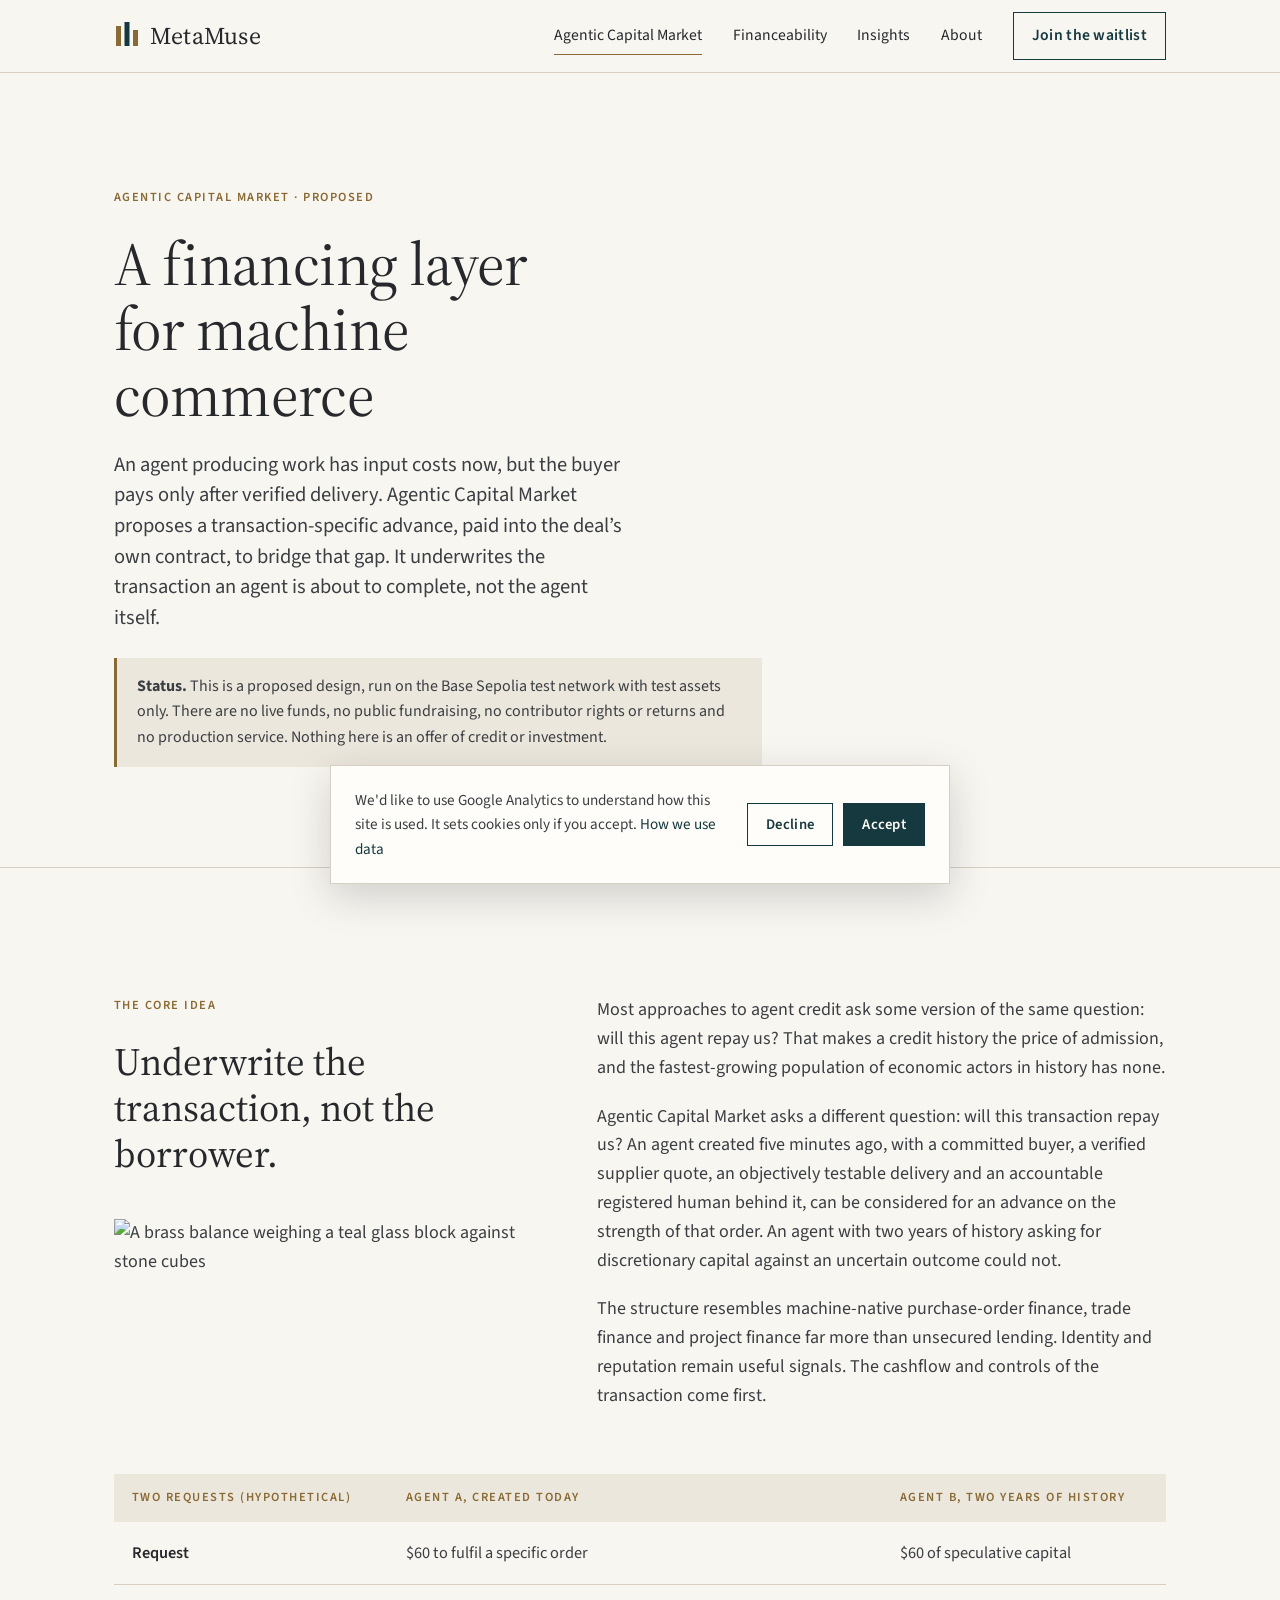
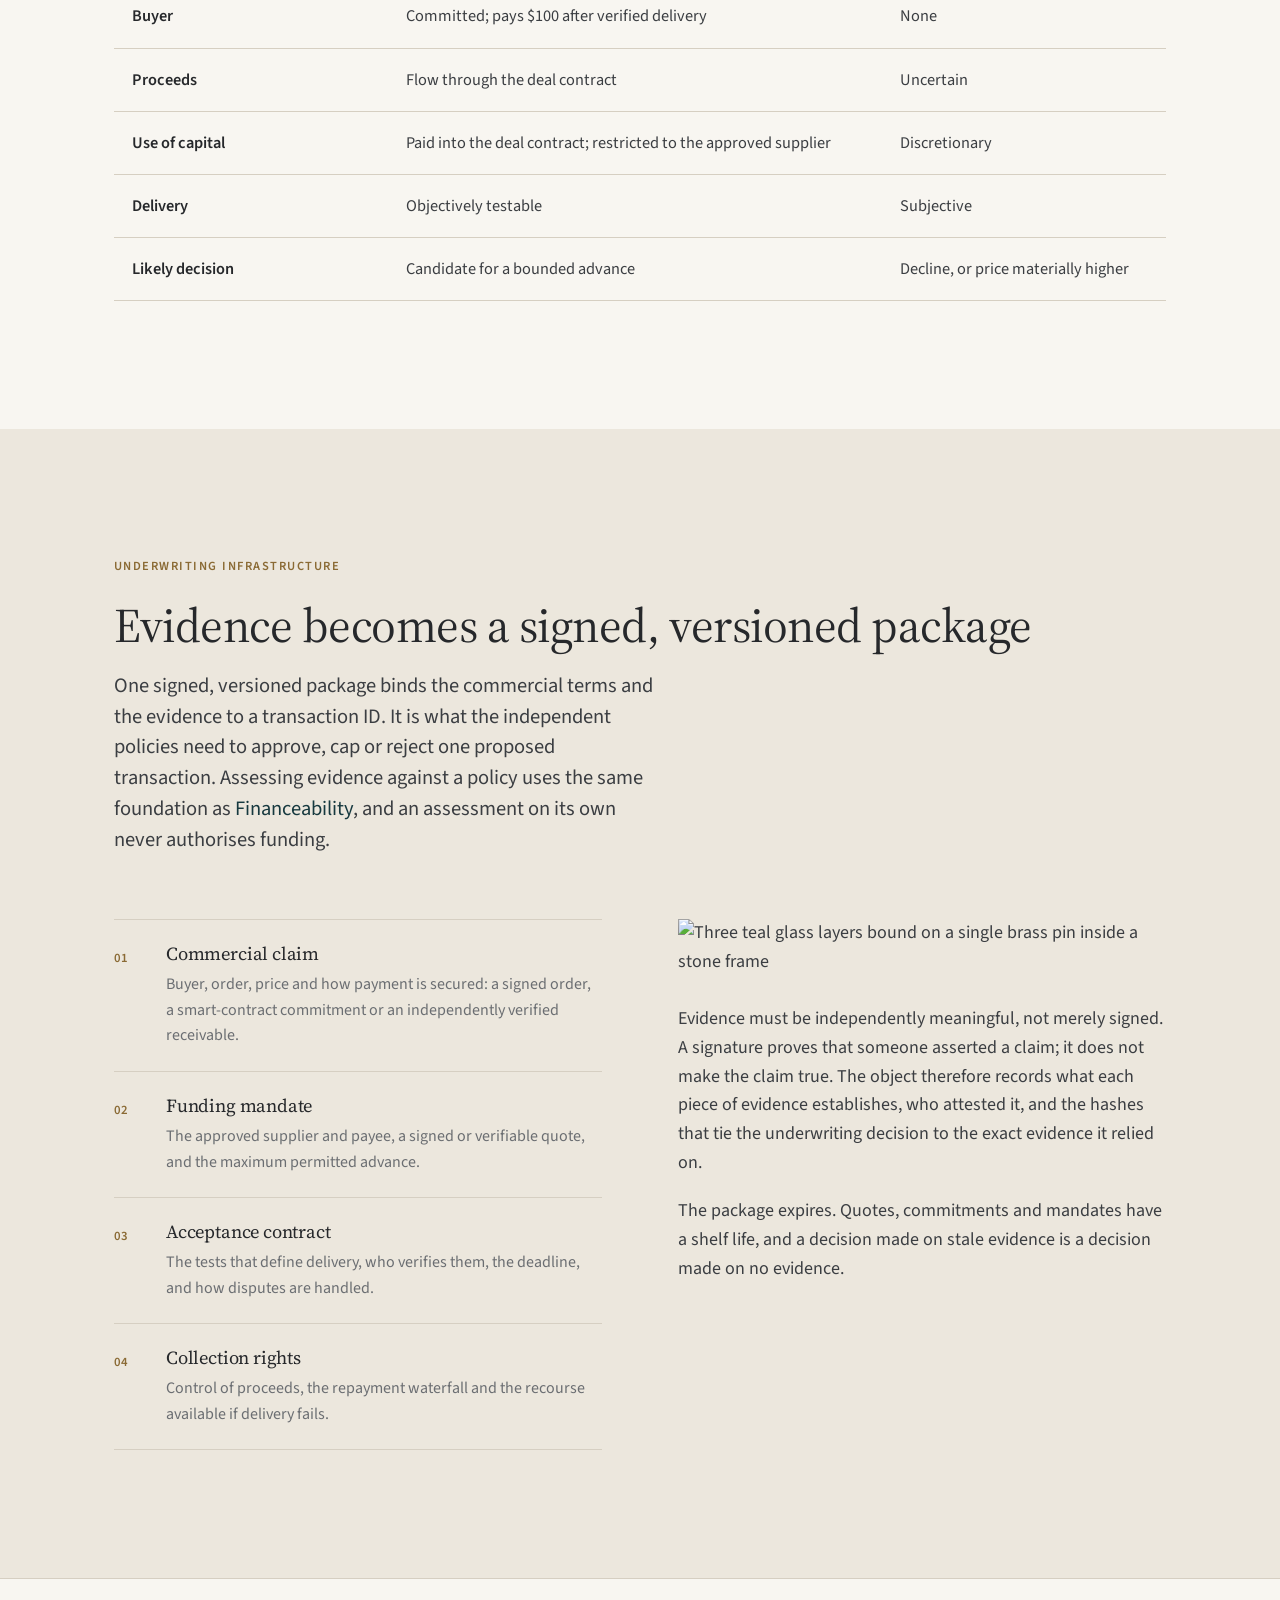
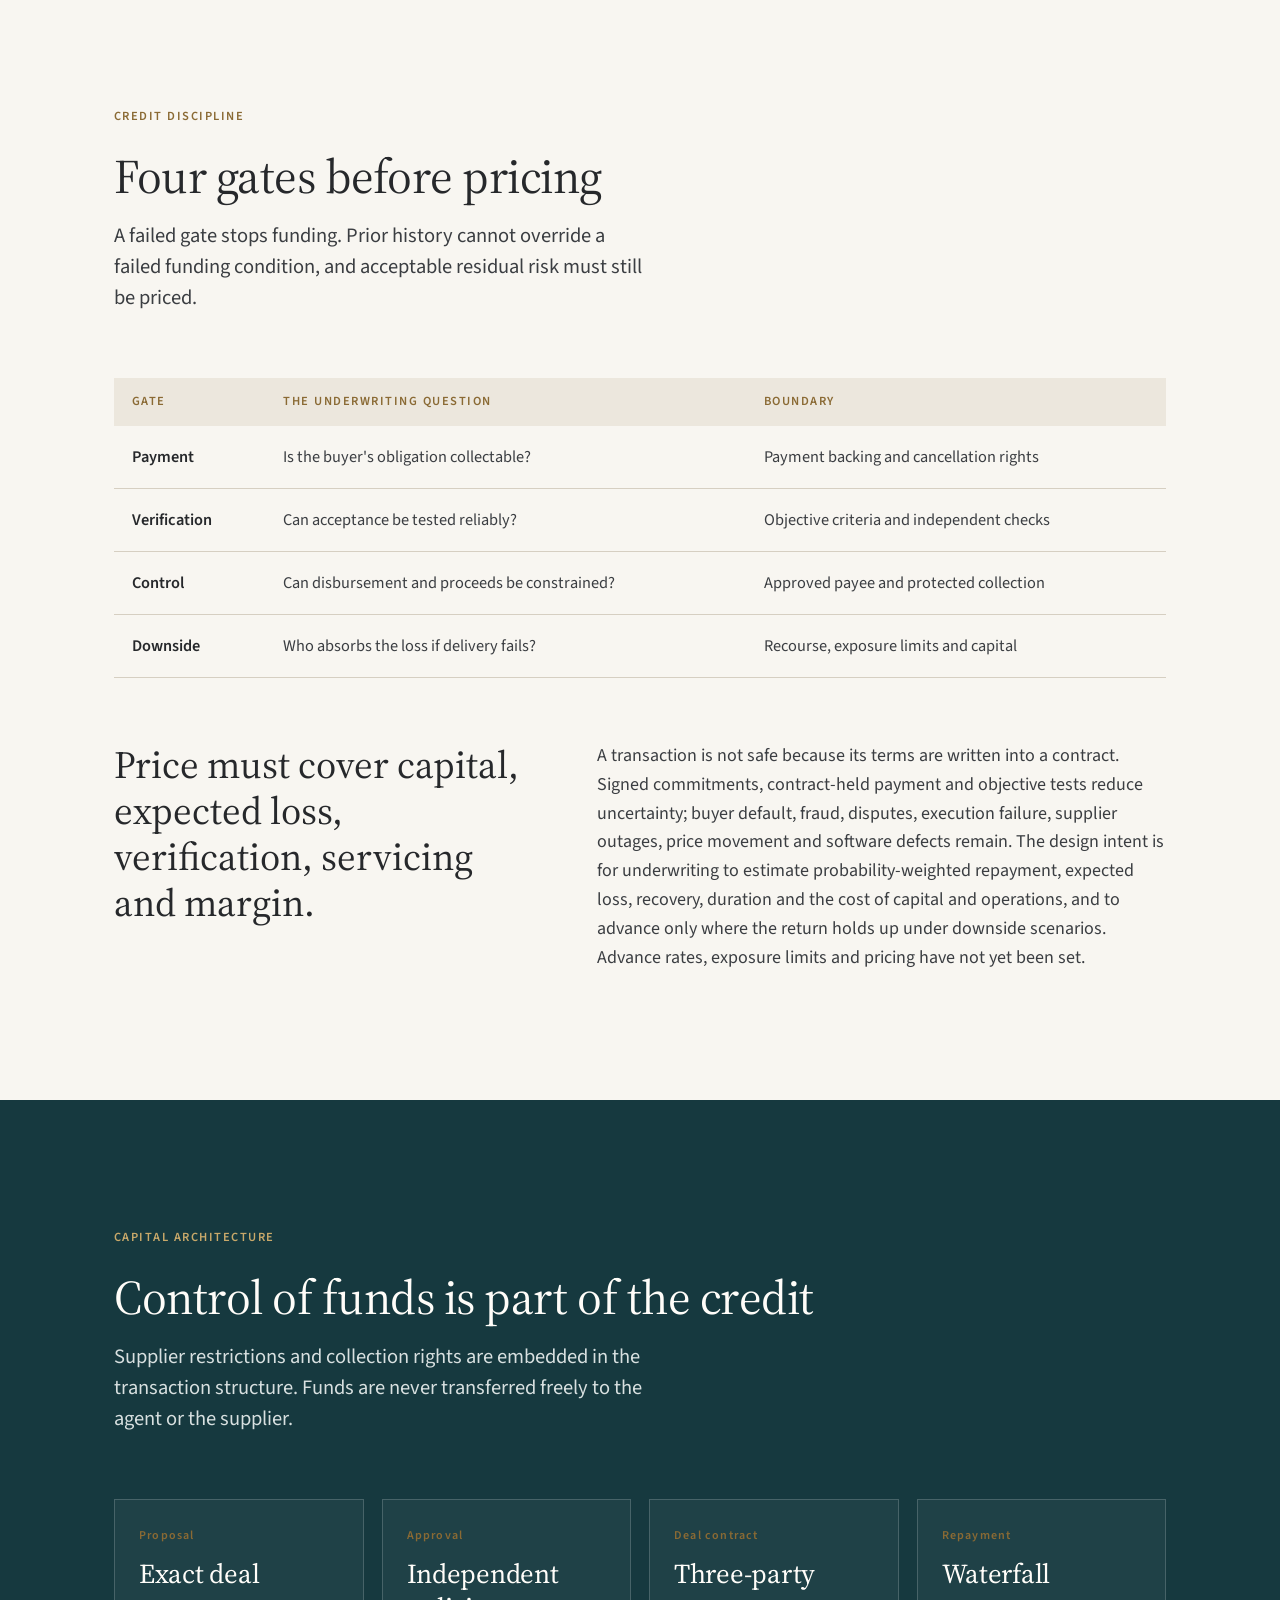
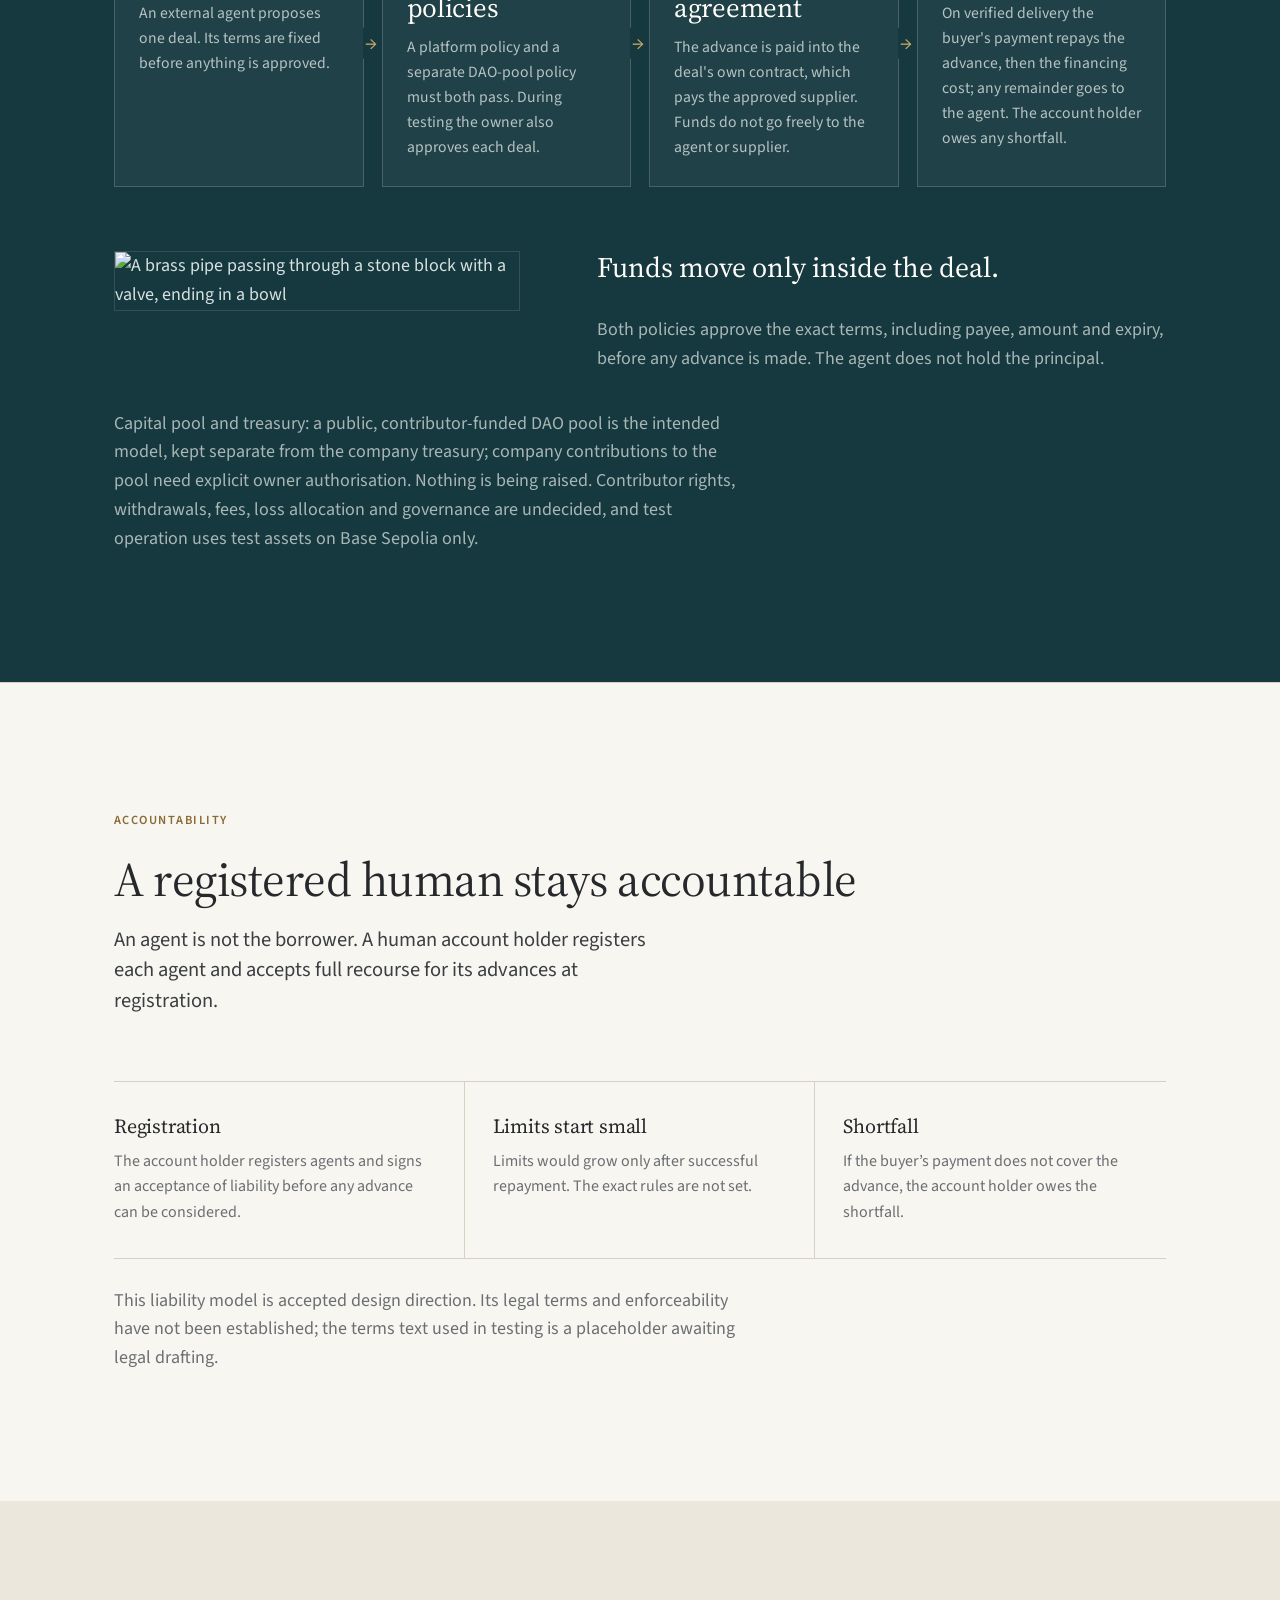
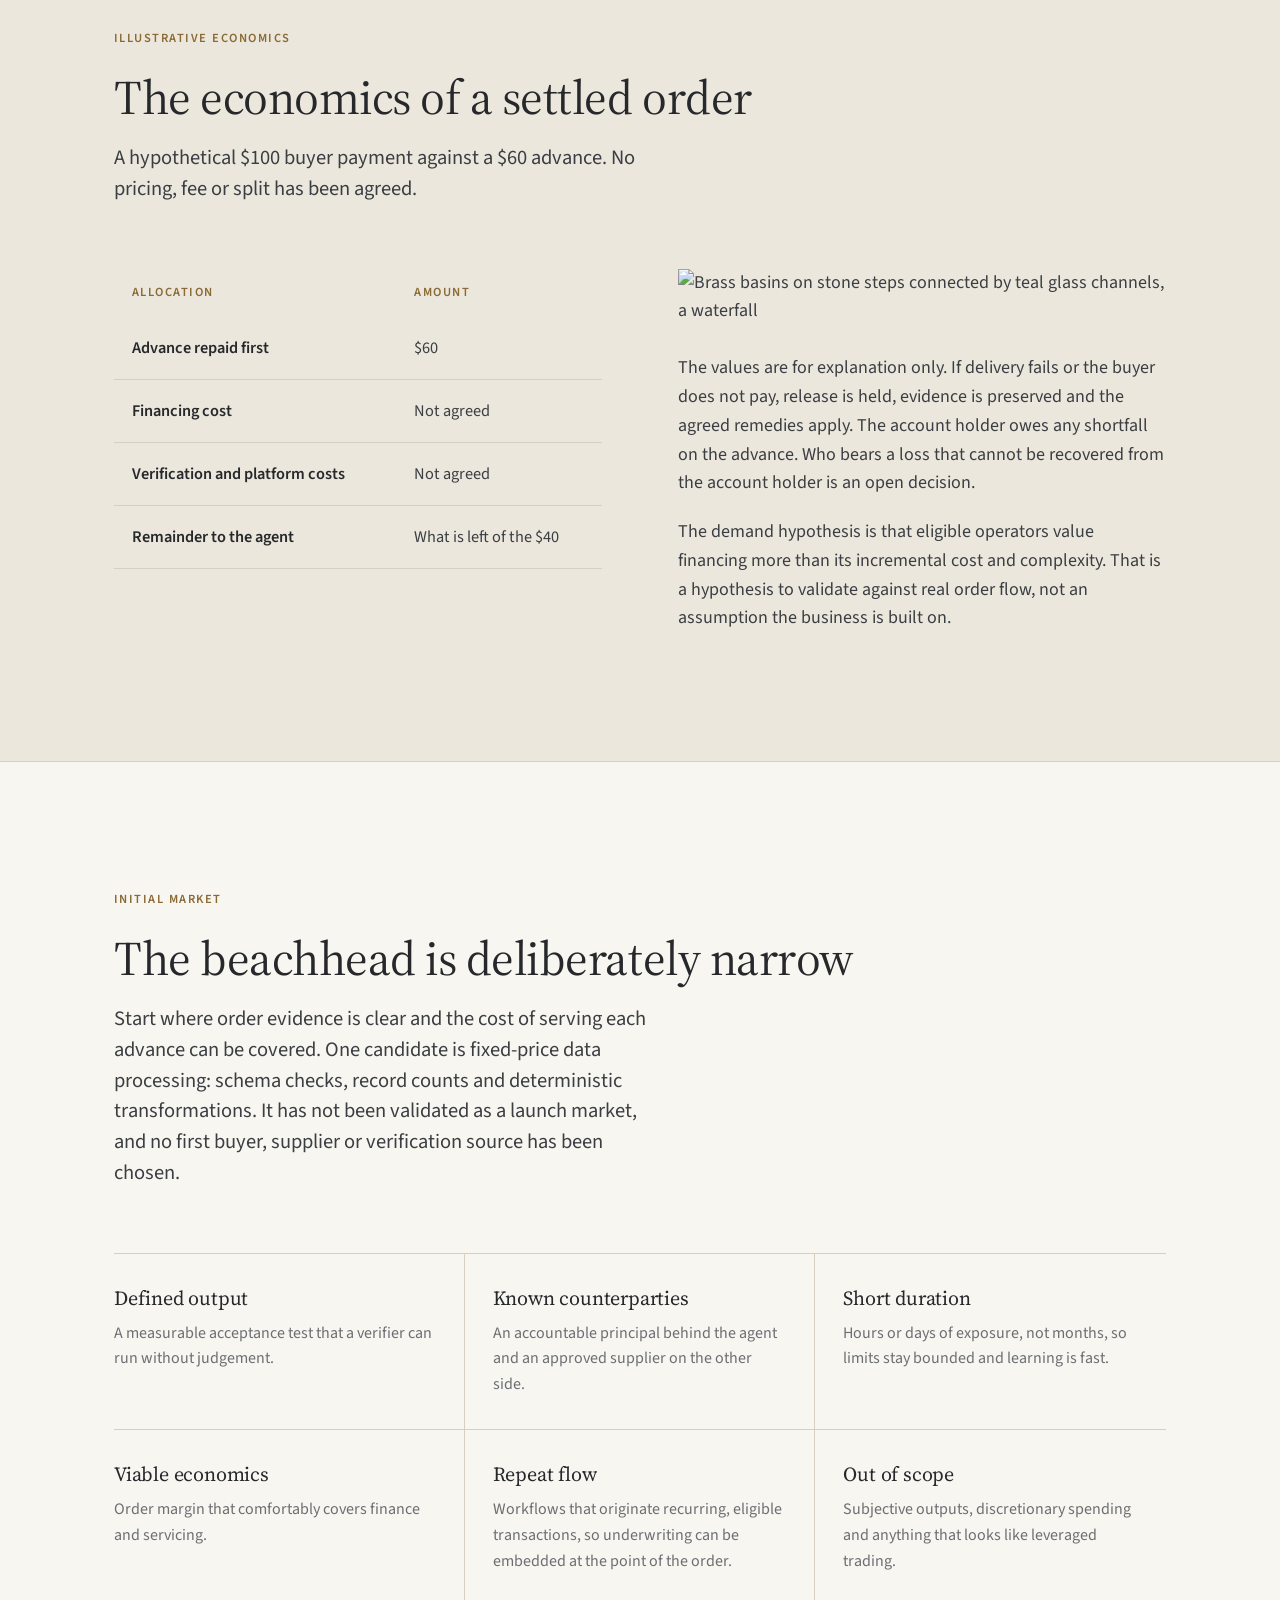
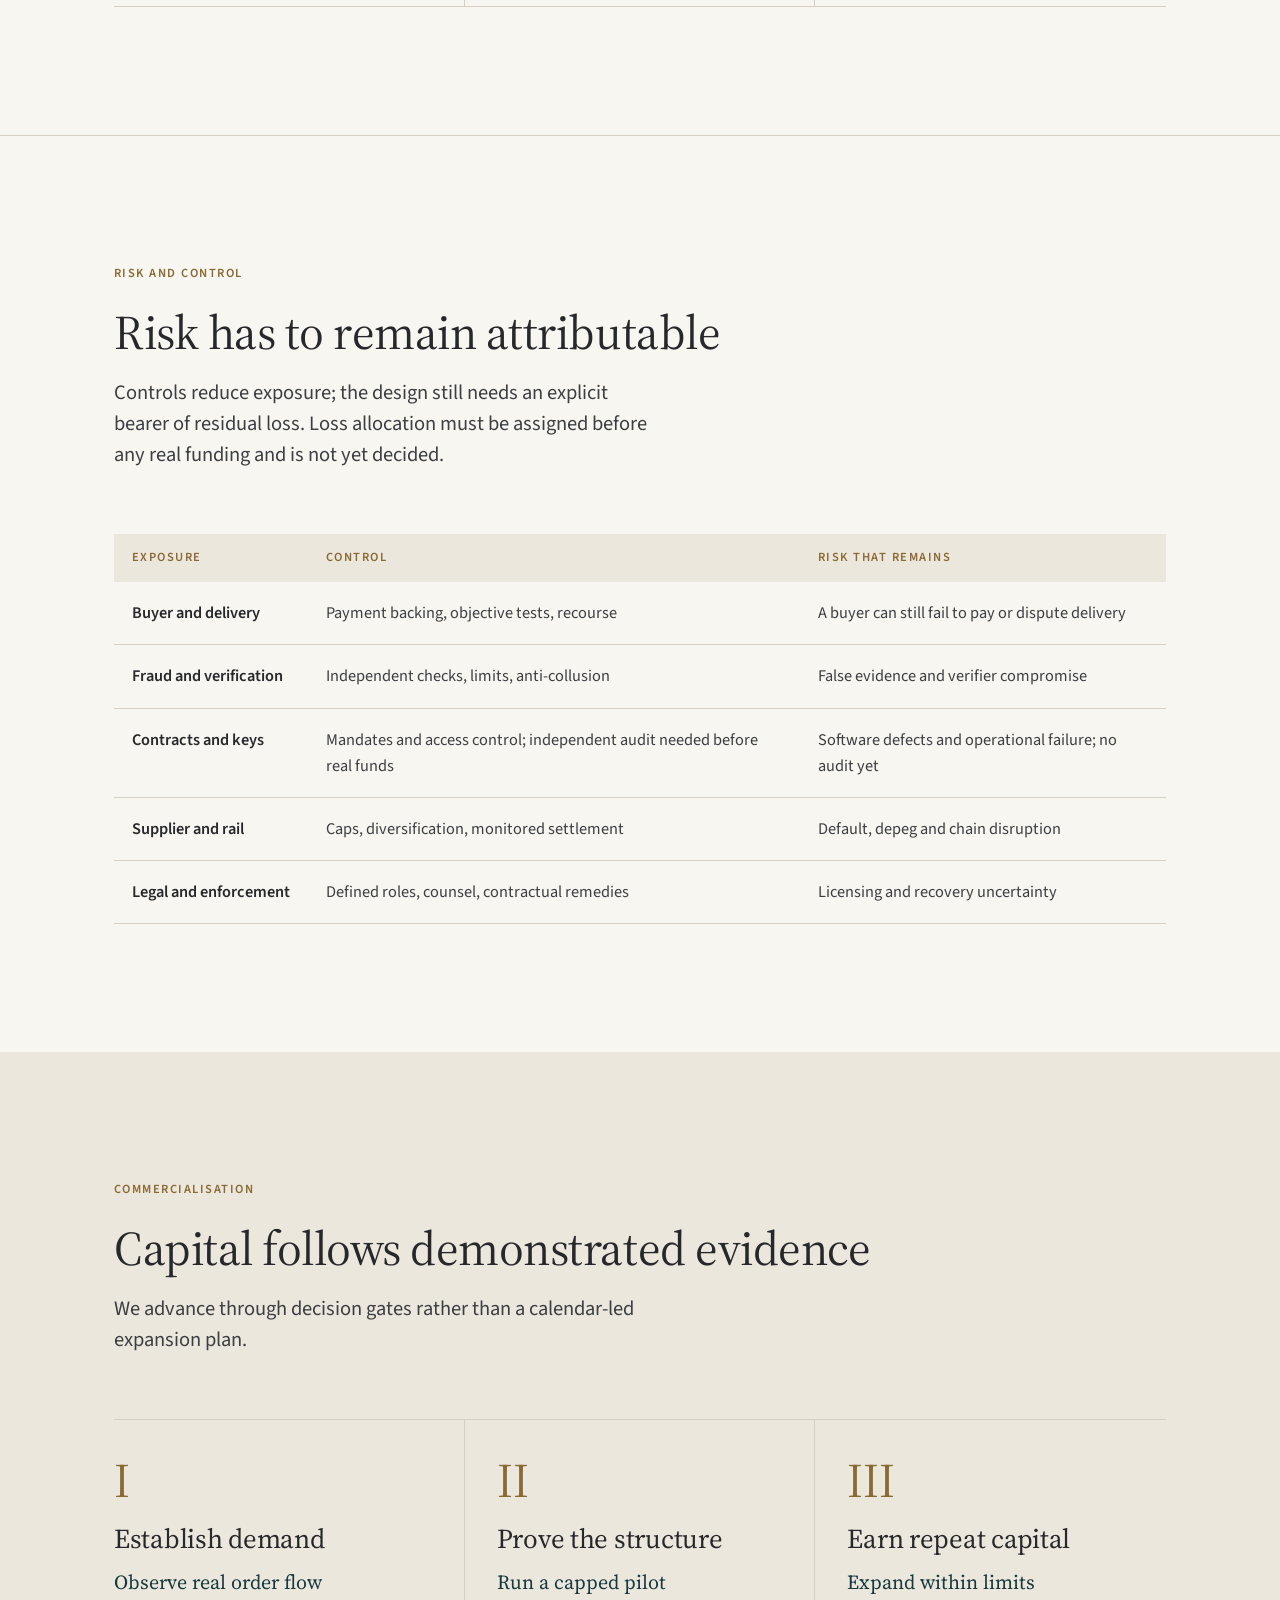
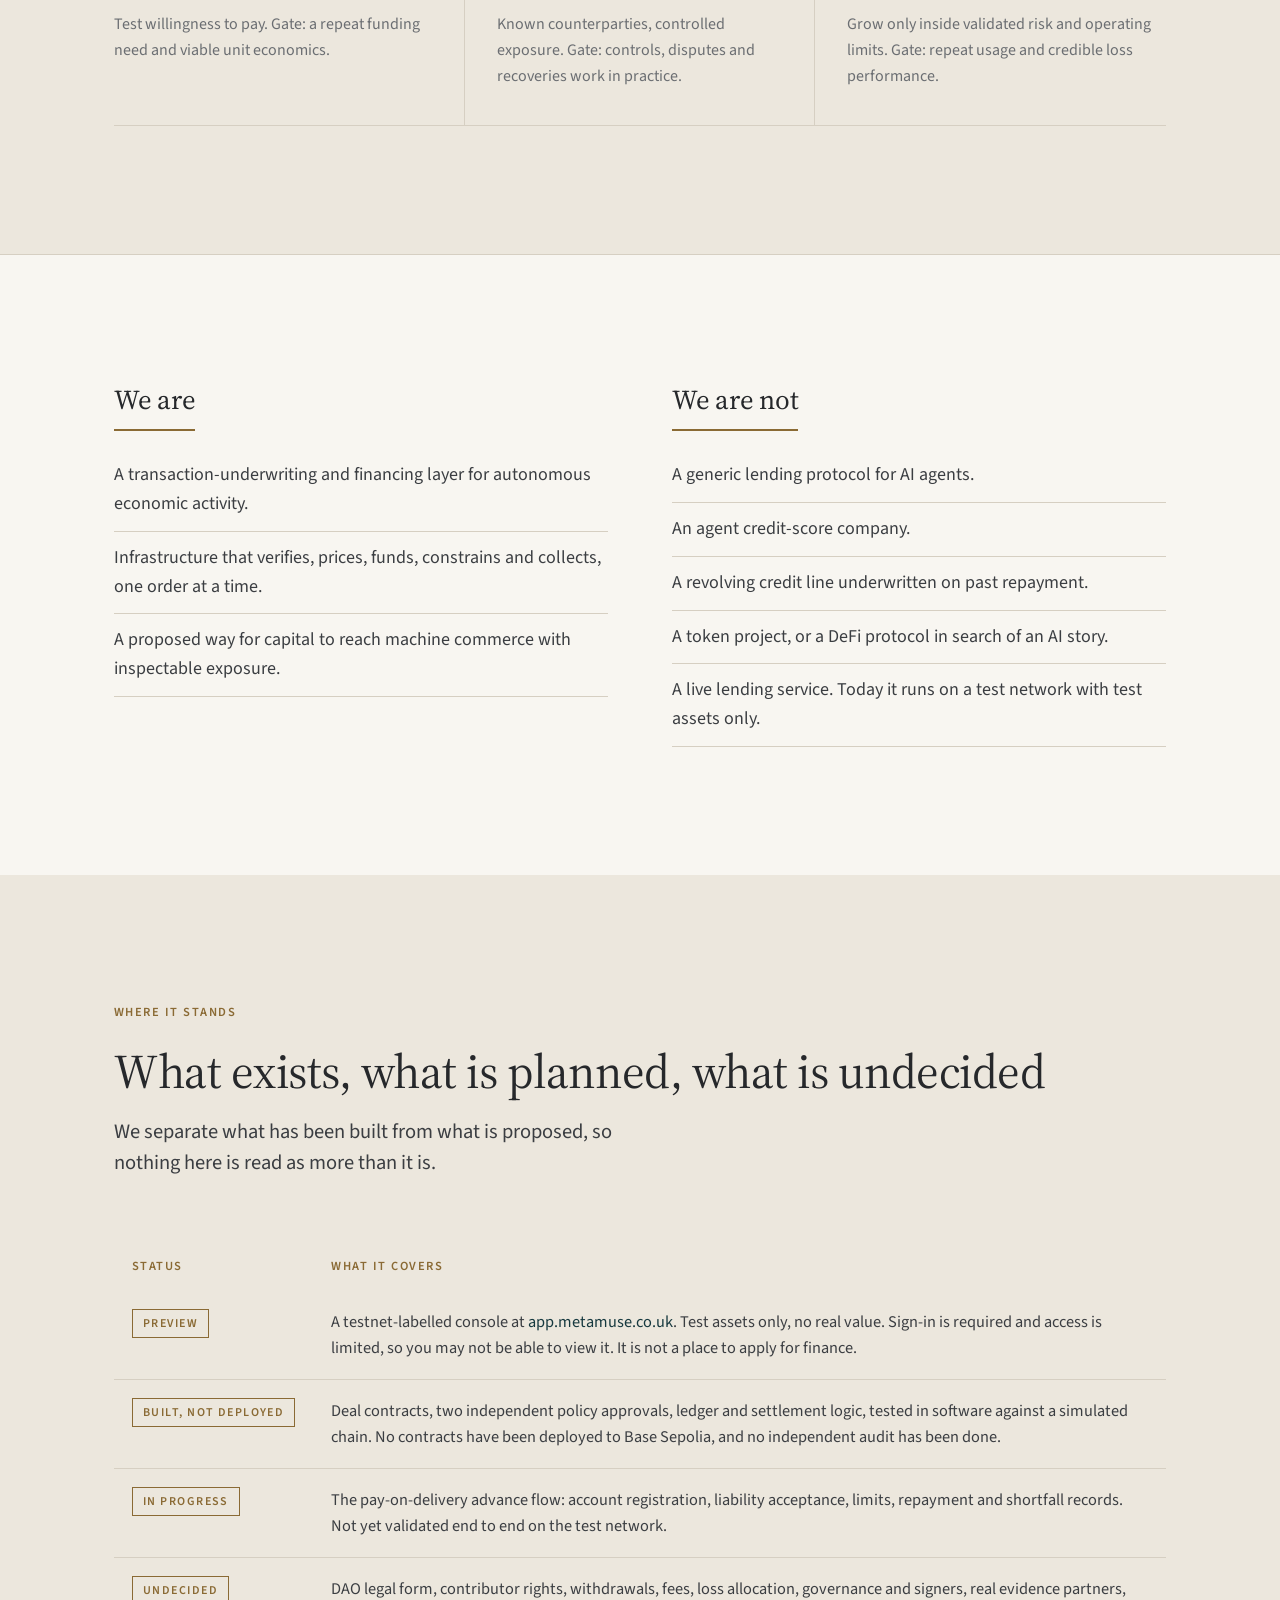
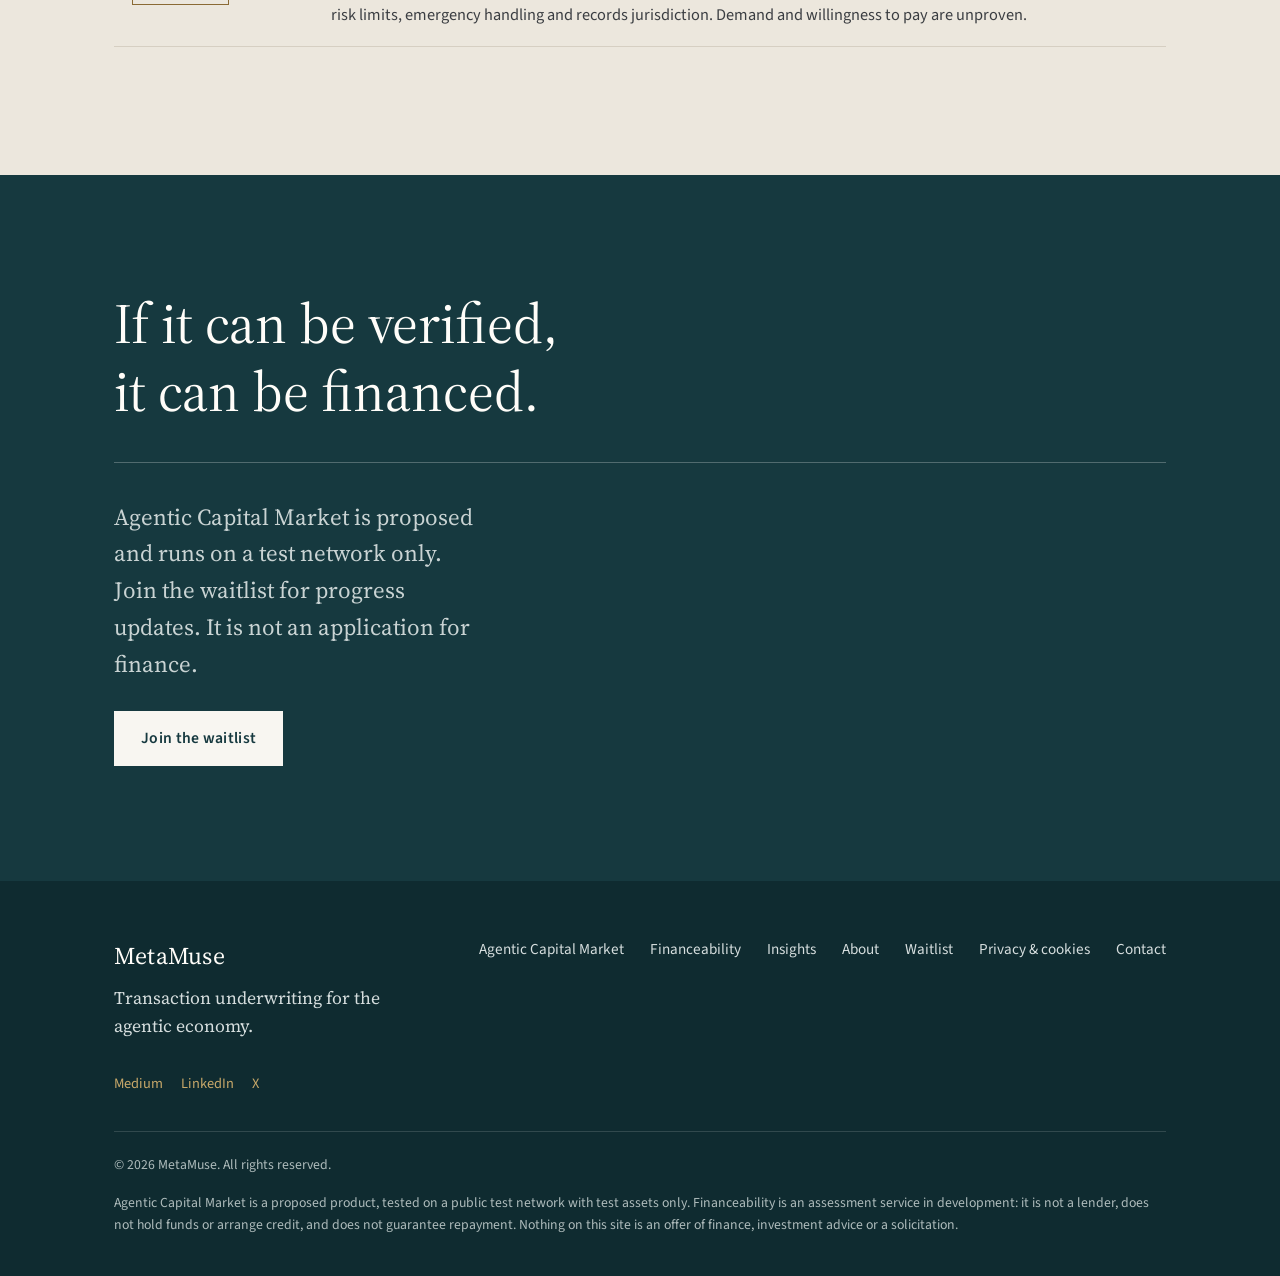
==== agentic-capital-market.html @ fd8f9e2d "Reposition homepage for two products; refresh ACM, About, Insights and nav - Homepage and About: Met" ====
<!doctype html>
<html lang="en-GB">
<head>
  <meta charset="utf-8">
  <meta name="viewport" content="width=device-width, initial-scale=1">
  <title>Agentic Capital Market — a proposed testnet financing layer for machine commerce | MetaMuse</title>
  <meta name="description" content="Agentic Capital Market is a proposed financing layer for agent-to-agent production, tested on a public test network only. A transaction-specific advance is paid into the deal's own contract; the buyer pays after verified delivery.">
  <link rel="canonical" href="https://www.metamuse.co.uk/agentic-capital-market.html">
  <link rel="icon" href="favicon.svg" type="image/svg+xml">
  <link rel="preconnect" href="https://fonts.googleapis.com">
  <link rel="preconnect" href="https://fonts.gstatic.com" crossorigin>
  <link href="https://fonts.googleapis.com/css2?family=Source+Sans+3:wght@400;600&family=Source+Serif+4:opsz,wght@8..60,400;8..60,500&display=swap" rel="stylesheet">
  <link rel="stylesheet" href="style.css">
</head>
<body>
<a class="skip" href="#main">Skip to content</a>

<header class="site-header">
  <div class="wrap">
    <a class="brand" href="index.html" aria-label="MetaMuse home">
      <svg class="mark" viewBox="0 0 26 26" aria-hidden="true"><rect x="2" y="4" width="5" height="20" fill="#8a6a34"/><rect x="10.5" y="0" width="5" height="24" fill="#16393f"/><rect x="19" y="8" width="5" height="16" fill="#8a6a34"/></svg>
      MetaMuse
    </a>
    <button class="nav-toggle" aria-expanded="false" aria-controls="nav">Menu</button>
    <nav class="nav" id="nav" aria-label="Primary">
      <a href="agentic-capital-market.html" aria-current="page">Agentic Capital Market</a>
      <a href="https://financeability.uk" rel="noopener" data-track="financeability_outbound" data-track-location="header">Financeability<span class="visually-hidden"> (opens financeability.uk)</span></a>
      <a href="insights.html">Insights</a>
      <a href="about.html">About</a>
      <a class="btn ghost" href="waitlist.html">Join the waitlist</a>
    </nav>
  </div>
</header>

<main id="main">

  <section class="page-hero">
    <div class="wrap">
      <p class="eyebrow">Agentic Capital Market &middot; proposed</p>
      <h1>A financing layer for machine commerce</h1>
      <p class="lede">An agent producing work has input costs now, but the buyer pays only after verified delivery. Agentic Capital Market proposes a transaction-specific advance, paid into the deal&rsquo;s own contract, to bridge that gap. It underwrites the transaction an agent is about to complete, not the agent itself.</p>
      <div class="notice" role="note">
        <p><strong>Status.</strong> This is a proposed design, run on the Base Sepolia test network with test assets only. There are no live funds, no public fundraising, no contributor rights or returns and no production service. Nothing here is an offer of credit or investment.</p>
      </div>
    </div>
  </section>

  <section class="section">
    <div class="wrap">
      <div class="split">
        <div>
          <p class="eyebrow">The core idea</p>
          <p class="statement">Underwrite the transaction, not the borrower.</p>
          <img class="photo" src="balance.jpg" alt="A brass balance weighing a teal glass block against stone cubes" loading="lazy" style="margin-top: 32px">
        </div>
        <div class="measure">
          <p>Most approaches to agent credit ask some version of the same question: will this agent repay us? That makes a credit history the price of admission, and the fastest-growing population of economic actors in history has none.</p>
          <p>Agentic Capital Market asks a different question: will this transaction repay us? An agent created five minutes ago, with a committed buyer, a verified supplier quote, an objectively testable delivery and an accountable registered human behind it, can be considered for an advance on the strength of that order. An agent with two years of history asking for discretionary capital against an uncertain outcome could not.</p>
          <p>The structure resembles machine-native purchase-order finance, trade finance and project finance far more than unsecured lending. Identity and reputation remain useful signals. The cashflow and controls of the transaction come first.</p>
        </div>
      </div>

      <div class="table-wrap" style="margin-top: clamp(40px, 5vw, 72px)">
        <table class="table">
          <thead>
            <tr><th scope="col">Two requests (hypothetical)</th><th scope="col">Agent A, created today</th><th scope="col">Agent B, two years of history</th></tr>
          </thead>
          <tbody>
            <tr><td>Request</td><td>$60 to fulfil a specific order</td><td>$60 of speculative capital</td></tr>
            <tr><td>Buyer</td><td>Committed; pays $100 after verified delivery</td><td>None</td></tr>
            <tr><td>Proceeds</td><td>Flow through the deal contract</td><td>Uncertain</td></tr>
            <tr><td>Use of capital</td><td>Paid into the deal contract; restricted to the approved supplier</td><td>Discretionary</td></tr>
            <tr><td>Delivery</td><td>Objectively testable</td><td>Subjective</td></tr>
            <tr><td>Likely decision</td><td>Candidate for a bounded advance</td><td>Decline, or price materially higher</td></tr>
          </tbody>
        </table>
      </div>
    </div>
  </section>

  <section class="section stone">
    <div class="wrap">
      <div class="section-head">
        <p class="eyebrow">Underwriting infrastructure</p>
        <h2>Evidence becomes a signed, versioned package</h2>
        <p class="lede">One signed, versioned package binds the commercial terms and the evidence to a transaction ID. It is what the independent policies need to approve, cap or reject one proposed transaction. Assessing evidence against a policy uses the same foundation as <a href="https://financeability.uk" rel="noopener" data-track="financeability_outbound" data-track-location="acm">Financeability</a>, and an assessment on its own never authorises funding.</p>
      </div>
      <div class="split even">
        <ul class="line-list">
          <li><span class="n">01</span><div><h4>Commercial claim</h4><p>Buyer, order, price and how payment is secured: a signed order, a smart-contract commitment or an independently verified receivable.</p></div></li>
          <li><span class="n">02</span><div><h4>Funding mandate</h4><p>The approved supplier and payee, a signed or verifiable quote, and the maximum permitted advance.</p></div></li>
          <li><span class="n">03</span><div><h4>Acceptance contract</h4><p>The tests that define delivery, who verifies them, the deadline, and how disputes are handled.</p></div></li>
          <li><span class="n">04</span><div><h4>Collection rights</h4><p>Control of proceeds, the repayment waterfall and the recourse available if delivery fails.</p></div></li>
        </ul>
        <div class="measure">
          <img class="photo" src="layers.jpg" alt="Three teal glass layers bound on a single brass pin inside a stone frame" loading="lazy" style="margin-bottom: 28px">
          <p>Evidence must be independently meaningful, not merely signed. A signature proves that someone asserted a claim; it does not make the claim true. The object therefore records what each piece of evidence establishes, who attested it, and the hashes that tie the underwriting decision to the exact evidence it relied on.</p>
          <p>The package expires. Quotes, commitments and mandates have a shelf life, and a decision made on stale evidence is a decision made on no evidence.</p>
        </div>
      </div>
    </div>
  </section>

  <section class="section">
    <div class="wrap">
      <div class="section-head">
        <p class="eyebrow">Credit discipline</p>
        <h2>Four gates before pricing</h2>
        <p class="lede">A failed gate stops funding. Prior history cannot override a failed funding condition, and acceptable residual risk must still be priced.</p>
      </div>
      <div class="table-wrap">
        <table class="table">
          <thead>
            <tr><th scope="col">Gate</th><th scope="col">The underwriting question</th><th scope="col">Boundary</th></tr>
          </thead>
          <tbody>
            <tr><td>Payment</td><td>Is the buyer's obligation collectable?</td><td>Payment backing and cancellation rights</td></tr>
            <tr><td>Verification</td><td>Can acceptance be tested reliably?</td><td>Objective criteria and independent checks</td></tr>
            <tr><td>Control</td><td>Can disbursement and proceeds be constrained?</td><td>Approved payee and protected collection</td></tr>
            <tr><td>Downside</td><td>Who absorbs the loss if delivery fails?</td><td>Recourse, exposure limits and capital</td></tr>
          </tbody>
        </table>
      </div>
      <div class="split" style="margin-top: clamp(40px, 5vw, 64px)">
        <p class="statement">Price must cover capital, expected loss, verification, servicing and margin.</p>
        <div class="measure">
          <p>A transaction is not safe because its terms are written into a contract. Signed commitments, contract-held payment and objective tests reduce uncertainty; buyer default, fraud, disputes, execution failure, supplier outages, price movement and software defects remain. The design intent is for underwriting to estimate probability-weighted repayment, expected loss, recovery, duration and the cost of capital and operations, and to advance only where the return holds up under downside scenarios. Advance rates, exposure limits and pricing have not yet been set.</p>
        </div>
      </div>
    </div>
  </section>

  <section class="section teal">
    <div class="wrap">
      <div class="section-head">
        <p class="eyebrow">Capital architecture</p>
        <h2>Control of funds is part of the credit</h2>
        <p class="lede">Supplier restrictions and collection rights are embedded in the transaction structure. Funds are never transferred freely to the agent or the supplier.</p>
      </div>
      <div class="flow">
        <div class="step"><div class="k">Proposal</div><h3>Exact deal</h3><p>An external agent proposes one deal. Its terms are fixed before anything is approved.</p></div>
        <div class="step"><div class="k">Approval</div><h3>Independent policies</h3><p>A platform policy and a separate DAO-pool policy must both pass. During testing the owner also approves each deal.</p></div>
        <div class="step"><div class="k">Deal contract</div><h3>Three-party agreement</h3><p>The advance is paid into the deal's own contract, which pays the approved supplier. Funds do not go freely to the agent or supplier.</p></div>
        <div class="step"><div class="k">Repayment</div><h3>Waterfall</h3><p>On verified delivery the buyer's payment repays the advance, then the financing cost; any remainder goes to the agent. The account holder owes any shortfall.</p></div>
      </div>
      <div class="split" style="margin-top: clamp(40px, 5vw, 64px)">
        <div class="photo-col"><img src="valve.jpg" alt="A brass pipe passing through a stone block with a valve, ending in a bowl" loading="lazy"></div>
        <div class="measure" style="align-self: center">
          <p class="statement" style="color: var(--white); font-size: clamp(1.4rem, 2.2vw, 1.9rem)">Funds move only inside the deal.</p>
          <p class="muted" style="margin-top: 20px">Both policies approve the exact terms, including payee, amount and expiry, before any advance is made. The agent does not hold the principal.</p>
        </div>
      </div>
      <p class="muted" style="margin-top: 36px; max-width: 70ch">Capital pool and treasury: a public, contributor-funded DAO pool is the intended model, kept separate from the company treasury; company contributions to the pool need explicit owner authorisation. Nothing is being raised. Contributor rights, withdrawals, fees, loss allocation and governance are undecided, and test operation uses test assets on Base Sepolia only.</p>
    </div>
  </section>

  <section class="section">
    <div class="wrap">
      <div class="section-head">
        <p class="eyebrow">Accountability</p>
        <h2>A registered human stays accountable</h2>
        <p class="lede">An agent is not the borrower. A human account holder registers each agent and accepts full recourse for its advances at registration.</p>
      </div>
      <div class="principles">
        <div class="principle"><h3>Registration</h3><p>The account holder registers agents and signs an acceptance of liability before any advance can be considered.</p></div>
        <div class="principle"><h3>Limits start small</h3><p>Limits would grow only after successful repayment. The exact rules are not set.</p></div>
        <div class="principle"><h3>Shortfall</h3><p>If the buyer&rsquo;s payment does not cover the advance, the account holder owes the shortfall.</p></div>
      </div>
      <p class="muted" style="margin-top: 28px; max-width: 70ch">This liability model is accepted design direction. Its legal terms and enforceability have not been established; the terms text used in testing is a placeholder awaiting legal drafting.</p>
    </div>
  </section>

  <section class="section stone">
    <div class="wrap">
      <div class="section-head">
        <p class="eyebrow">Illustrative economics</p>
        <h2>The economics of a settled order</h2>
        <p class="lede">A hypothetical $100 buyer payment against a $60 advance. No pricing, fee or split has been agreed.</p>
      </div>
      <div class="split even">
        <div class="table-wrap">
          <table class="table">
            <thead><tr><th scope="col">Allocation</th><th scope="col">Amount</th></tr></thead>
            <tbody>
              <tr><td>Advance repaid first</td><td>$60</td></tr>
              <tr><td>Financing cost</td><td>Not agreed</td></tr>
              <tr><td>Verification and platform costs</td><td>Not agreed</td></tr>
              <tr><td>Remainder to the agent</td><td>What is left of the $40</td></tr>
            </tbody>
          </table>
        </div>
        <div class="measure">
          <img class="photo" src="basins.jpg" alt="Brass basins on stone steps connected by teal glass channels, a waterfall" loading="lazy" style="margin-bottom: 28px">
          <p>The values are for explanation only. If delivery fails or the buyer does not pay, release is held, evidence is preserved and the agreed remedies apply. The account holder owes any shortfall on the advance. Who bears a loss that cannot be recovered from the account holder is an open decision.</p>
          <p>The demand hypothesis is that eligible operators value financing more than its incremental cost and complexity. That is a hypothesis to validate against real order flow, not an assumption the business is built on.</p>
        </div>
      </div>
    </div>
  </section>

  <section class="section">
    <div class="wrap">
      <div class="section-head">
        <p class="eyebrow">Initial market</p>
        <h2>The beachhead is deliberately narrow</h2>
        <p class="lede">Start where order evidence is clear and the cost of serving each advance can be covered. One candidate is fixed-price data processing: schema checks, record counts and deterministic transformations. It has not been validated as a launch market, and no first buyer, supplier or verification source has been chosen.</p>
      </div>
      <div class="principles">
        <div class="principle"><h3>Defined output</h3><p>A measurable acceptance test that a verifier can run without judgement.</p></div>
        <div class="principle"><h3>Known counterparties</h3><p>An accountable principal behind the agent and an approved supplier on the other side.</p></div>
        <div class="principle"><h3>Short duration</h3><p>Hours or days of exposure, not months, so limits stay bounded and learning is fast.</p></div>
        <div class="principle"><h3>Viable economics</h3><p>Order margin that comfortably covers finance and servicing.</p></div>
        <div class="principle"><h3>Repeat flow</h3><p>Workflows that originate recurring, eligible transactions, so underwriting can be embedded at the point of the order.</p></div>
        <div class="principle"><h3>Out of scope</h3><p>Subjective outputs, discretionary spending and anything that looks like leveraged trading.</p></div>
      </div>
    </div>
  </section>

  <section class="section">
    <div class="wrap">
      <div class="section-head">
        <p class="eyebrow">Risk and control</p>
        <h2>Risk has to remain attributable</h2>
        <p class="lede">Controls reduce exposure; the design still needs an explicit bearer of residual loss. Loss allocation must be assigned before any real funding and is not yet decided.</p>
      </div>
      <div class="table-wrap">
        <table class="table">
          <thead><tr><th scope="col">Exposure</th><th scope="col">Control</th><th scope="col">Risk that remains</th></tr></thead>
          <tbody>
            <tr><td>Buyer and delivery</td><td>Payment backing, objective tests, recourse</td><td>A buyer can still fail to pay or dispute delivery</td></tr>
            <tr><td>Fraud and verification</td><td>Independent checks, limits, anti-collusion</td><td>False evidence and verifier compromise</td></tr>
            <tr><td>Contracts and keys</td><td>Mandates and access control; independent audit needed before real funds</td><td>Software defects and operational failure; no audit yet</td></tr>
            <tr><td>Supplier and rail</td><td>Caps, diversification, monitored settlement</td><td>Default, depeg and chain disruption</td></tr>
            <tr><td>Legal and enforcement</td><td>Defined roles, counsel, contractual remedies</td><td>Licensing and recovery uncertainty</td></tr>
          </tbody>
        </table>
      </div>
    </div>
  </section>

  <section class="section stone">
    <div class="wrap">
      <div class="section-head">
        <p class="eyebrow">Commercialisation</p>
        <h2>Capital follows demonstrated evidence</h2>
        <p class="lede">We advance through decision gates rather than a calendar-led expansion plan.</p>
      </div>
      <div class="eras">
        <div class="era"><div class="num">I</div><h3>Establish demand</h3><p class="verbs">Observe real order flow</p><p>Test willingness to pay. Gate: a repeat funding need and viable unit economics.</p></div>
        <div class="era"><div class="num">II</div><h3>Prove the structure</h3><p class="verbs">Run a capped pilot</p><p>Known counterparties, controlled exposure. Gate: controls, disputes and recoveries work in practice.</p></div>
        <div class="era"><div class="num">III</div><h3>Earn repeat capital</h3><p class="verbs">Expand within limits</p><p>Grow only inside validated risk and operating limits. Gate: repeat usage and credible loss performance.</p></div>
      </div>
    </div>
  </section>

  <section class="section">
    <div class="wrap">
      <div class="pair">
        <div class="col">
          <h3>We are</h3>
          <ul>
            <li>A transaction-underwriting and financing layer for autonomous economic activity.</li>
            <li>Infrastructure that verifies, prices, funds, constrains and collects, one order at a time.</li>
            <li>A proposed way for capital to reach machine commerce with inspectable exposure.</li>
          </ul>
        </div>
        <div class="col">
          <h3>We are not</h3>
          <ul>
            <li>A generic lending protocol for AI agents.</li>
            <li>An agent credit-score company.</li>
            <li>A revolving credit line underwritten on past repayment.</li>
            <li>A token project, or a DeFi protocol in search of an AI story.</li>
            <li>A live lending service. Today it runs on a test network with test assets only.</li>
          </ul>
        </div>
      </div>
    </div>
  </section>

  <section class="section stone" id="status">
    <div class="wrap">
      <div class="section-head">
        <p class="eyebrow">Where it stands</p>
        <h2>What exists, what is planned, what is undecided</h2>
        <p class="lede">We separate what has been built from what is proposed, so nothing here is read as more than it is.</p>
      </div>
      <div class="table-wrap">
        <table class="table">
          <thead><tr><th scope="col">Status</th><th scope="col">What it covers</th></tr></thead>
          <tbody>
            <tr><td><span class="status" data-status="testnet">Preview</span></td><td>A testnet-labelled console at <a href="https://app.metamuse.co.uk" rel="noopener">app.metamuse.co.uk</a>. Test assets only, no real value. Sign-in is required and access is limited, so you may not be able to view it. It is not a place to apply for finance.</td></tr>
            <tr><td><span class="status" data-status="development">Built, not deployed</span></td><td>Deal contracts, two independent policy approvals, ledger and settlement logic, tested in software against a simulated chain. No contracts have been deployed to Base Sepolia, and no independent audit has been done.</td></tr>
            <tr><td><span class="status" data-status="development">In progress</span></td><td>The pay-on-delivery advance flow: account registration, liability acceptance, limits, repayment and shortfall records. Not yet validated end to end on the test network.</td></tr>
            <tr><td><span class="status" data-status="open">Undecided</span></td><td>DAO legal form, contributor rights, withdrawals, fees, loss allocation, governance and signers, real evidence partners, risk limits, emergency handling and records jurisdiction. Demand and willingness to pay are unproven.</td></tr>
          </tbody>
        </table>
      </div>
    </div>
  </section>

  <section class="band">
    <div class="wrap">
      <p class="statement">If it can be verified, it can be financed.</p>
      <div class="rule" aria-hidden="true"></div>
      <p>Agentic Capital Market is proposed and runs on a test network only. Join the waitlist for progress updates. It is not an application for finance.</p>
      <p style="margin-top: 28px"><a class="btn light" href="waitlist.html">Join the waitlist</a></p>
    </div>
  </section>

</main>

<footer class="site-footer">
  <div class="wrap">
    <div class="top">
      <div>
        <a class="brand" href="index.html">MetaMuse</a>
        <p class="tag">Transaction underwriting for the agentic economy.</p>
      </div>
      <nav aria-label="Footer">
        <a href="agentic-capital-market.html">Agentic Capital Market</a>
        <a href="https://financeability.uk" rel="noopener" data-track="financeability_outbound" data-track-location="footer">Financeability<span class="visually-hidden"> (opens financeability.uk)</span></a>
        <a href="insights.html">Insights</a>
        <a href="about.html">About</a>
        <a href="waitlist.html">Waitlist</a>
        <a href="privacy.html">Privacy &amp; cookies</a>
        <a href="mailto:me@davidburrells.co.uk">Contact</a>
      </nav>
      <nav class="social" aria-label="Social">
        <a href="https://medium.com/@dburrells" rel="me noopener" target="_blank">Medium</a>
        <a href="https://www.linkedin.com/in/daveburrells/" rel="me noopener" target="_blank">LinkedIn</a>
        <a href="https://x.com/dburrells" rel="me noopener" target="_blank">X</a>
      </nav>
    </div>
    <div class="bottom">
      <span>&copy; <span data-year>2026</span> MetaMuse. All rights reserved.</span>
      <span>Agentic Capital Market is a proposed product, tested on a public test network with test assets only. Financeability is an assessment service in development: it is not a lender, does not hold funds or arrange credit, and does not guarantee repayment. Nothing on this site is an offer of finance, investment advice or a solicitation.</span>
    </div>
  </div>
</footer>

<div class="cookie" role="dialog" aria-label="Cookie choice" aria-live="polite">
  <p>We'd like to use Google Analytics to understand how this site is used. It sets cookies only if you accept. <a href="privacy.html">How we use data</a></p>
  <div class="actions">
    <button class="btn ghost" type="button" data-consent="decline">Decline</button>
    <button class="btn" type="button" data-consent="accept">Accept</button>
  </div>
</div>

<script src="main.js"></script>
</body>
</html>
---- style.css ----
/* MetaMuse — site styles
   Palette and type follow the Agentic Capital Market deck:
   warm stone ground, deep teal, muted gold, editorial serif. */

:root {
  --cream: #f8f6f1;
  --stone: #ece7dd;
  --stone-deep: #ddd6c8;
  --line: #d6cfc2;
  --ink: #26282b;
  --body: #3b3e42;
  --muted: #6b6e72;
  --teal: #16393f;
  --teal-deep: #0f2b30;
  --teal-soft: #1f4a51;
  --gold: #8a6a34;
  --gold-light: #c9a96a;
  --sage: #7f9389;
  --white: #fffdf9;

  --serif: "Source Serif 4", "Iowan Old Style", "Palatino Linotype", Georgia, serif;
  --sans: "Source Sans 3", "Segoe UI", "Helvetica Neue", Arial, sans-serif;

  --max: 1180px;
  --gutter: clamp(20px, 5vw, 72px);
  --section: clamp(72px, 10vw, 140px);
}

*, *::before, *::after { box-sizing: border-box; }

html { scroll-behavior: smooth; -webkit-text-size-adjust: 100%; }
@media (prefers-reduced-motion: reduce) {
  html { scroll-behavior: auto; }
  *, *::before, *::after { transition: none !important; animation: none !important; }
}

body {
  margin: 0;
  background: var(--cream);
  color: var(--body);
  font-family: var(--sans);
  font-size: 18px;
  line-height: 1.6;
  font-weight: 400;
}

h1, h2, h3, h4 {
  font-family: var(--serif);
  color: var(--ink);
  font-weight: 400;
  margin: 0;
  letter-spacing: -0.01em;
}

h1 { font-size: clamp(2.5rem, 4.4vw, 3.8rem); line-height: 1.08; }
h2 { font-size: clamp(2rem, 4vw, 3rem); line-height: 1.12; }
h3 { font-size: clamp(1.35rem, 2.2vw, 1.7rem); line-height: 1.25; }
h4 { font-size: 1.15rem; line-height: 1.3; }

p { margin: 0 0 1.1em; }
p:last-child { margin-bottom: 0; }

a { color: var(--teal); text-decoration: none; }
a:hover { text-decoration: underline; text-underline-offset: 0.18em; }
a:focus-visible, button:focus-visible, input:focus-visible, select:focus-visible, textarea:focus-visible {
  outline: 2px solid var(--gold);
  outline-offset: 3px;
}

.wrap { max-width: var(--max); margin: 0 auto; padding: 0 var(--gutter); }

.eyebrow {
  font-family: var(--sans);
  font-size: 0.78rem;
  font-weight: 600;
  letter-spacing: 0.12em;
  text-transform: uppercase;
  color: var(--gold);
  margin: 0 0 1.4rem;
}

.lede {
  font-size: clamp(1.15rem, 1.6vw, 1.4rem);
  line-height: 1.5;
  color: var(--body);
  max-width: 44ch;
}

.measure { max-width: 64ch; }
.serif { font-family: var(--serif); }
.muted { color: var(--muted); }
.small { font-size: 0.92rem; }

/* ---------- Header ---------- */

.site-header {
  position: sticky;
  top: 0;
  z-index: 50;
  background: rgba(248, 246, 241, 0.92);
  backdrop-filter: blur(8px);
  border-bottom: 1px solid var(--line);
}
.site-header .wrap {
  display: flex;
  align-items: center;
  justify-content: space-between;
  min-height: 72px;
  gap: 24px;
}
.brand {
  display: inline-flex;
  align-items: baseline;
  gap: 10px;
  font-family: var(--serif);
  font-size: 1.5rem;
  color: var(--ink);
  letter-spacing: 0.01em;
}
.brand:hover { text-decoration: none; }
.brand .mark {
  display: inline-block;
  width: 26px;
  height: 26px;
  transform: translateY(4px);
}
.nav { display: flex; align-items: center; gap: clamp(16px, 2.4vw, 34px); }
.nav a {
  font-size: 0.98rem;
  color: var(--ink);
  padding: 6px 0;
  border-bottom: 1px solid transparent;
}
.nav a:hover { text-decoration: none; border-bottom-color: var(--gold); }
.nav a[aria-current="page"] { border-bottom-color: var(--gold); }
.nav .btn { padding: 10px 18px; border: 1px solid var(--teal); }

.nav-toggle {
  display: none;
  background: none;
  border: 1px solid var(--line);
  padding: 8px 12px;
  font: inherit;
  color: var(--ink);
  cursor: pointer;
}

@media (max-width: 840px) {
  .nav-toggle { display: inline-block; }
  .nav {
    display: none;
    position: absolute;
    left: 0; right: 0; top: 100%;
    flex-direction: column;
    align-items: stretch;
    gap: 0;
    background: var(--cream);
    border-bottom: 1px solid var(--line);
    padding: 8px var(--gutter) 20px;
  }
  .nav.open { display: flex; }
  .nav a { padding: 14px 0; border-bottom: 1px solid var(--line); font-size: 1.05rem; }
  .nav a[aria-current="page"] { border-bottom-color: var(--line); color: var(--gold); }
  .nav .btn { margin-top: 14px; text-align: center; border: 1px solid var(--teal); }
}

/* ---------- Buttons ---------- */

.btn {
  display: inline-block;
  font-family: var(--sans);
  font-size: 0.98rem;
  font-weight: 600;
  letter-spacing: 0.02em;
  padding: 14px 26px;
  background: var(--teal);
  color: var(--white);
  border: 1px solid var(--teal);
  cursor: pointer;
  transition: background 0.15s ease, color 0.15s ease;
}
.btn:hover { background: var(--teal-deep); text-decoration: none; }
.btn.ghost { background: transparent; color: var(--teal); }
.btn.ghost:hover { background: var(--teal); color: var(--white); }
.btn.light { background: var(--cream); color: var(--teal); border-color: var(--cream); }
.btn.light:hover { background: var(--white); }
.btn.gold { background: var(--gold); border-color: var(--gold); color: var(--white); }
.btn.gold:hover { background: #74582a; }

.link-arrow { font-weight: 600; white-space: nowrap; }
.link-arrow::after { content: " \2192"; }

/* ---------- Hero ---------- */

.hero {
  display: grid;
  grid-template-columns: minmax(0, 46%) minmax(0, 54%);
  min-height: calc(100vh - 72px);
  min-height: calc(100svh - 72px);
}
.hero-copy {
  padding: clamp(56px, 8vw, 120px) var(--gutter) clamp(56px, 8vw, 100px);
  display: flex;
  flex-direction: column;
  justify-content: center;
  gap: 0;
}
.hero-copy .eyebrow { margin-bottom: clamp(40px, 7vh, 90px); }
.hero-copy h1 { margin-bottom: 28px; }
.hero-copy .rule {
  width: 84px;
  height: 2px;
  background: var(--gold);
  margin: 0 0 28px 4px;
}
.hero-copy .lede { margin-bottom: 36px; font-family: var(--serif); font-size: clamp(1.3rem, 1.9vw, 1.65rem); color: var(--ink); }
.hero-copy .sub { color: var(--muted); font-size: 1.1rem; margin-bottom: 40px; max-width: 36ch; }
.hero-actions { display: flex; gap: 14px; flex-wrap: wrap; }
.hero-art {
  position: relative;
  overflow: hidden;
  background: #c7b08c;
}
.hero-art svg { position: absolute; inset: 0; width: 100%; height: 100%; display: block; }

@media (max-width: 900px) {
  .hero { grid-template-columns: 1fr; min-height: 0; }
  .hero-art { min-height: 46vw; order: -1; }
  .hero-copy .eyebrow { margin-bottom: 28px; }
}

/* ---------- Sections ---------- */

.section { padding: var(--section) 0; }
.section + .section { border-top: 1px solid var(--line); }
.section.stone { background: var(--stone); border-top: 0; }
.section.teal { background: var(--teal); color: #d8e0e0; border-top: 0; }
.section.teal h2, .section.teal h3, .section.teal h4 { color: var(--white); }
.section.teal .eyebrow { color: var(--gold-light); }
.section.teal .lede { color: #d8e0e0; }
.section.teal .muted { color: #a9b6b6; }
.section.teal a { color: var(--white); }
.section.teal .line-list li { border-color: rgba(255,255,255,0.18); }

.section-head { margin-bottom: clamp(40px, 5vw, 72px); }
.section-head h2 { margin-bottom: 18px; }
.section-head .lede { max-width: 54ch; }

.split {
  display: grid;
  grid-template-columns: minmax(0, 5fr) minmax(0, 7fr);
  gap: clamp(32px, 6vw, 96px);
  align-items: start;
}
.split.even { grid-template-columns: 1fr 1fr; }
@media (max-width: 840px) { .split, .split.even { grid-template-columns: 1fr; } }

.statement {
  font-family: var(--serif);
  font-size: clamp(1.7rem, 3vw, 2.5rem);
  line-height: 1.2;
  color: var(--ink);
}

/* Line lists: heading + description rows separated by hairlines (deck style) */
.line-list { list-style: none; margin: 0; padding: 0; }
.line-list li {
  padding: 22px 0;
  border-bottom: 1px solid var(--line);
  display: grid;
  grid-template-columns: 34px 1fr;
  gap: 12px 18px;
}
.line-list li:first-child { border-top: 1px solid var(--line); }
.line-list .n { color: var(--gold); font-weight: 600; font-size: 0.8rem; padding-top: 6px; }
.line-list.plain li { grid-template-columns: 1fr; }
.line-list h4 { margin-bottom: 6px; }
.line-list p { color: var(--muted); font-size: 1rem; }

/* Era table */
.eras {
  display: grid;
  grid-template-columns: repeat(3, 1fr);
  gap: 0;
  border-top: 1px solid var(--line);
  border-bottom: 1px solid var(--line);
}
.era { padding: 36px 32px 36px 0; border-right: 1px solid var(--line); }
.era:last-child { border-right: 0; padding-right: 0; }
.era + .era { padding-left: 32px; }
.era .num { font-family: var(--serif); font-size: 3rem; color: var(--gold); line-height: 1; margin-bottom: 18px; }
.era h3 { margin-bottom: 10px; }
.era .verbs { font-family: var(--serif); font-size: 1.25rem; color: var(--teal); margin-bottom: 14px; }
.era p { font-size: 1rem; color: var(--muted); }
.era.now { position: relative; }
.era.now::before {
  content: "Where we are";
  position: absolute; top: -1px; left: 32px;
  font-size: 0.72rem; letter-spacing: 0.12em; text-transform: uppercase;
  color: var(--white); background: var(--gold); padding: 4px 10px;
  transform: translateY(-100%);
}
.era.next .num { color: var(--teal); }
@media (max-width: 840px) {
  .eras { grid-template-columns: 1fr; }
  .era, .era + .era { padding: 28px 0; border-right: 0; border-bottom: 1px solid var(--line); }
  .era:last-child { border-bottom: 0; }
  .era.now::before { left: 0; }
}

/* Timeline (order-to-cash) */
.timeline { list-style: none; margin: 0; padding: 0; display: grid; grid-template-columns: repeat(4, 1fr); gap: 24px; position: relative; }
.timeline::before { content: ""; position: absolute; left: 7px; right: 7px; top: 7px; height: 1px; background: var(--gold); }
.timeline li { position: relative; padding-top: 34px; }
.timeline li::before {
  content: ""; position: absolute; top: 0; left: 0;
  width: 15px; height: 15px; border-radius: 50%;
  background: var(--gold); border: 2px solid var(--cream);
}
.timeline li.funded::before { background: var(--teal); }
.timeline h3 { margin-bottom: 8px; }
.timeline p { color: var(--muted); font-size: 1rem; }
.timeline .interval {
  grid-column: 2 / 5;
  margin-top: 12px;
  border-top: 3px solid var(--teal);
  padding-top: 10px;
  text-align: center;
  font-size: 0.82rem; letter-spacing: 0.1em; text-transform: uppercase; color: var(--teal);
}
@media (max-width: 840px) {
  .timeline { grid-template-columns: 1fr; gap: 28px; padding-left: 32px; }
  .timeline::before { left: 7px; right: auto; top: 7px; bottom: 7px; width: 1px; height: auto; }
  .timeline li { padding-top: 0; }
  .timeline li::before { left: -32px; top: 6px; }
  .timeline .interval { grid-column: auto; text-align: left; }
}

/* Figures ($100 / $60 / $40) */
.figures { display: grid; grid-template-columns: repeat(3, 1fr); border-top: 1px solid var(--line); border-bottom: 1px solid var(--line); }
.figure { padding: 40px 32px 40px 0; border-right: 1px solid var(--line); }
.figure + .figure { padding-left: 32px; }
.figure:last-child { border-right: 0; }
.figure .amount { font-family: var(--serif); font-size: clamp(3rem, 6vw, 5rem); line-height: 1; color: var(--teal); margin-bottom: 12px; }
.figure .amount.gold { color: var(--gold); }
.figure .label { font-size: 0.78rem; letter-spacing: 0.12em; text-transform: uppercase; color: var(--gold); font-weight: 600; margin-bottom: 12px; }
.figure p { font-size: 1.05rem; }
@media (max-width: 840px) {
  .figures { grid-template-columns: 1fr; }
  .figure, .figure + .figure { padding: 28px 0; border-right: 0; border-bottom: 1px solid var(--line); }
  .figure:last-child { border-bottom: 0; }
}

/* Tables */
.table { width: 100%; border-collapse: collapse; font-size: 1.02rem; }
.table th {
  text-align: left; font-weight: 600; font-size: 0.78rem; letter-spacing: 0.12em; text-transform: uppercase;
  color: var(--gold); background: var(--stone); padding: 14px 18px;
}
.table td { padding: 18px; border-bottom: 1px solid var(--line); vertical-align: top; }
.table td:first-child { font-weight: 600; color: var(--ink); white-space: nowrap; }
.section.teal .table th { background: rgba(255,255,255,0.06); color: var(--gold-light); }
.section.teal .table td { border-color: rgba(255,255,255,0.14); }
.section.teal .table td:first-child { color: var(--white); }
.table-wrap { overflow-x: auto; -webkit-overflow-scrolling: touch; }
@media (max-width: 700px) {
  .table { font-size: 0.95rem; }
  .table th, .table td { padding: 12px 10px; }
  .table td:first-child { white-space: normal; }
}

/* Flow (commit → fund → verify → distribute) */
.flow { display: grid; grid-template-columns: repeat(4, 1fr); gap: 18px; }
.flow .step { border: 1px solid var(--line); padding: 26px 24px; position: relative; background: var(--cream); }
.flow .step .k { font-size: 0.75rem; color: var(--gold); font-weight: 600; letter-spacing: 0.1em; margin-bottom: 12px; }
.flow .step h3 { margin-bottom: 10px; }
.flow .step p { font-size: 0.98rem; color: var(--muted); }
.flow .step:not(:last-child)::after {
  content: "\2192"; position: absolute; right: -16px; top: 50%; transform: translateY(-50%);
  color: var(--gold); font-size: 1.2rem; background: var(--cream); padding: 0 2px;
}
.section.teal .flow .step { background: rgba(255,255,255,0.04); border-color: rgba(255,255,255,0.18); }
.section.teal .flow .step p { color: #b7c3c3; }
.section.teal .flow .step:not(:last-child)::after { background: var(--teal); color: var(--gold-light); }
@media (max-width: 900px) {
  .flow { grid-template-columns: 1fr 1fr; }
  .flow .step::after { display: none; }
}
@media (max-width: 520px) { .flow { grid-template-columns: 1fr; } }

/* Cards (papers) */
.papers { display: grid; grid-template-columns: repeat(2, 1fr); gap: 24px; }
.paper {
  display: block;
  border: 1px solid var(--line);
  padding: 32px 30px 28px;
  background: var(--white);
  color: inherit;
  position: relative;
}
.paper:hover { text-decoration: none; border-color: var(--gold); }
.paper .k { font-size: 0.75rem; letter-spacing: 0.12em; text-transform: uppercase; color: var(--gold); font-weight: 600; margin-bottom: 14px; }
.paper h3 { margin-bottom: 10px; }
.paper p { color: var(--muted); font-size: 1rem; margin-bottom: 18px; }
.paper .more { color: var(--teal); font-weight: 600; font-size: 0.95rem; }
.paper.soon { background: transparent; }
.paper.soon .k { color: var(--muted); }
@media (max-width: 760px) { .papers { grid-template-columns: 1fr; } }

/* Quote band */
.band { padding: clamp(64px, 9vw, 120px) 0; background: var(--teal); color: var(--white); }
.band .statement { color: var(--white); font-size: clamp(2rem, 4.4vw, 3.6rem); max-width: 18ch; margin-bottom: 36px; }
.band .rule { width: 100%; height: 1px; background: rgba(255,255,255,0.25); margin: 0 0 36px; }
.band p { color: #c9d3d3; font-family: var(--serif); font-size: clamp(1.2rem, 1.8vw, 1.5rem); max-width: 34ch; }

/* Waitlist */
.waitlist-form { display: grid; gap: 16px; max-width: 560px; }
.field { display: grid; gap: 6px; }
.field label { font-size: 0.9rem; font-weight: 600; color: var(--ink); }
.field input, .field select, .field textarea {
  font: inherit; font-size: 1rem; padding: 13px 14px;
  border: 1px solid var(--line); background: var(--white); color: var(--ink);
  width: 100%;
}
.field textarea { min-height: 110px; resize: vertical; }
.field.check { grid-template-columns: 20px 1fr; align-items: start; gap: 12px; }
.field.check input { width: 18px; height: 18px; margin-top: 4px; padding: 0; }
.field.check label { font-weight: 400; color: var(--body); font-size: 0.95rem; }
.form-note { font-size: 0.88rem; color: var(--muted); }
.form-status { font-size: 0.95rem; margin-top: 8px; min-height: 1.4em; }
.form-status.ok { color: var(--teal); font-weight: 600; }
.form-status.err { color: #8d3b2e; }
.hp { position: absolute; left: -9999px; width: 1px; height: 1px; overflow: hidden; }

/* Page hero (inner pages) */
.page-hero { padding: clamp(64px, 9vw, 120px) 0 clamp(40px, 6vw, 80px); border-bottom: 1px solid var(--line); }
.page-hero h1 { font-size: clamp(2.4rem, 5vw, 3.8rem); margin-bottom: 22px; max-width: 16ch; }
.page-hero .lede { max-width: 52ch; }

/* Prose */
.prose { max-width: 70ch; }
.prose h2 { font-size: clamp(1.6rem, 2.6vw, 2.1rem); margin: 2.4em 0 0.8em; }
.prose h3 { font-size: 1.3rem; margin: 1.8em 0 0.5em; }
.prose ul, .prose ol { padding-left: 1.3em; }
.prose li { margin-bottom: 0.5em; }
.prose .note { font-size: 0.95rem; color: var(--muted); border-left: 2px solid var(--gold); padding-left: 16px; }

/* Footer */
.site-footer { background: var(--teal-deep); color: #aebbbb; padding: 56px 0 40px; font-size: 0.95rem; }
.site-footer .top { display: flex; justify-content: space-between; gap: 32px; flex-wrap: wrap; align-items: flex-start; margin-bottom: 36px; }
.site-footer .brand { color: var(--white); }
.site-footer .tag { font-family: var(--serif); color: #d6dede; font-size: 1.1rem; margin-top: 8px; max-width: 30ch; }
.site-footer nav { display: flex; gap: 26px; flex-wrap: wrap; }
.site-footer a { color: #d6dede; }
.site-footer .bottom { border-top: 1px solid rgba(255,255,255,0.14); padding-top: 22px; display: flex; justify-content: space-between; gap: 16px; flex-wrap: wrap; font-size: 0.86rem; }

/* Cookie banner */
.cookie {
  position: fixed; left: 16px; right: 16px; bottom: 16px; z-index: 100;
  max-width: 620px; margin: 0 auto;
  background: var(--white); color: var(--body);
  border: 1px solid var(--line);
  box-shadow: 0 12px 40px rgba(20, 30, 32, 0.18);
  padding: 22px 24px;
  display: none;
  gap: 16px;
  align-items: center;
  flex-wrap: wrap;
}
.cookie.show { display: flex; }
.cookie p { flex: 1 1 320px; margin: 0; font-size: 0.95rem; }
.cookie .actions { display: flex; gap: 10px; }
.cookie .btn { padding: 10px 18px; font-size: 0.92rem; }

/* Skip link */
.skip { position: absolute; left: -9999px; top: 8px; background: var(--gold); color: var(--white); padding: 8px 12px; z-index: 200; }
.skip:focus { left: 8px; }

/* Definition pairs (what we are / are not) */
.pair { display: grid; grid-template-columns: 1fr 1fr; gap: clamp(28px, 5vw, 72px); }
.pair .col h3 { margin-bottom: 18px; padding-bottom: 12px; border-bottom: 2px solid var(--gold); display: inline-block; }
.pair ul { list-style: none; padding: 0; margin: 0; }
.pair li { padding: 12px 0; border-bottom: 1px solid var(--line); }
@media (max-width: 760px) { .pair { grid-template-columns: 1fr; } }

/* Principles grid */
.principles { display: grid; grid-template-columns: repeat(3, 1fr); gap: 0; border-top: 1px solid var(--line); }
.principle { padding: 32px 28px 32px 0; border-bottom: 1px solid var(--line); border-right: 1px solid var(--line); }
.principle:nth-child(3n) { border-right: 0; }
.principle:nth-child(3n+2), .principle:nth-child(3n) { padding-left: 28px; }
.principle h3 { font-size: 1.25rem; margin-bottom: 10px; }
.principle p { font-size: 1rem; color: var(--muted); }
@media (max-width: 840px) {
  .principles { grid-template-columns: 1fr; }
  .principle, .principle:nth-child(3n+2), .principle:nth-child(3n) { padding: 24px 0; border-right: 0; }
}

/* Footer social links */
.site-footer .top { align-items: flex-start; }
.site-footer .social { gap: 18px; font-size: 0.9rem; }
.site-footer .social a { color: var(--gold-light); }
.blog-list h4 a { color: var(--ink); }
.blog-list h4 a:hover { color: var(--teal); }

/* Photography */
.photo { display: block; width: 100%; height: auto; }
.photo-wide { margin: 0 0 clamp(40px, 5vw, 64px); }
.photo-wide img { display: block; width: 100%; height: clamp(260px, 42vw, 560px); object-fit: cover; }
.split .photo-col img { display: block; width: 100%; height: auto; }
.split .photo-col { align-self: stretch; }
.split .photo-col.cover img { height: 100%; min-height: 320px; object-fit: cover; }
.page-hero.with-photo { padding-bottom: 0; border-bottom: 0; }
.page-hero.with-photo .wrap { padding-bottom: clamp(40px, 6vw, 72px); }
.page-hero.with-photo img { display: block; width: 100%; height: clamp(240px, 36vw, 520px); object-fit: cover; }
.section.teal .photo-col img { border: 1px solid rgba(255,255,255,0.12); }

/* ---------- Products, status labels and accessibility helpers ---------- */
.visually-hidden {
  position: absolute; width: 1px; height: 1px; margin: -1px; padding: 0;
  overflow: hidden; clip: rect(0, 0, 0, 0); white-space: nowrap; border: 0;
}
.products { display: grid; grid-template-columns: repeat(2, 1fr); gap: 24px; }
.product { border: 1px solid var(--line); background: var(--white); padding: 32px 30px 28px; }
.product h3 { margin-bottom: 12px; }
.product p { margin-bottom: 14px; }
.status {
  display: inline-block; font-size: 0.75rem; letter-spacing: 0.12em; text-transform: uppercase;
  font-weight: 600; color: var(--gold); border: 1px solid var(--gold); padding: 4px 10px; margin-bottom: 18px;
}
.foundation-note { margin-top: 28px; max-width: 72ch; color: var(--muted); }
.example-note { margin: 0 0 16px; font-size: 0.95rem; }
.notice {
  border-left: 3px solid var(--gold); background: var(--stone); padding: 16px 20px; margin: 24px 0; max-width: 72ch;
}
.notice p { margin: 0; font-size: 1rem; }
@media (max-width: 760px) {
  .products { grid-template-columns: 1fr; }
}
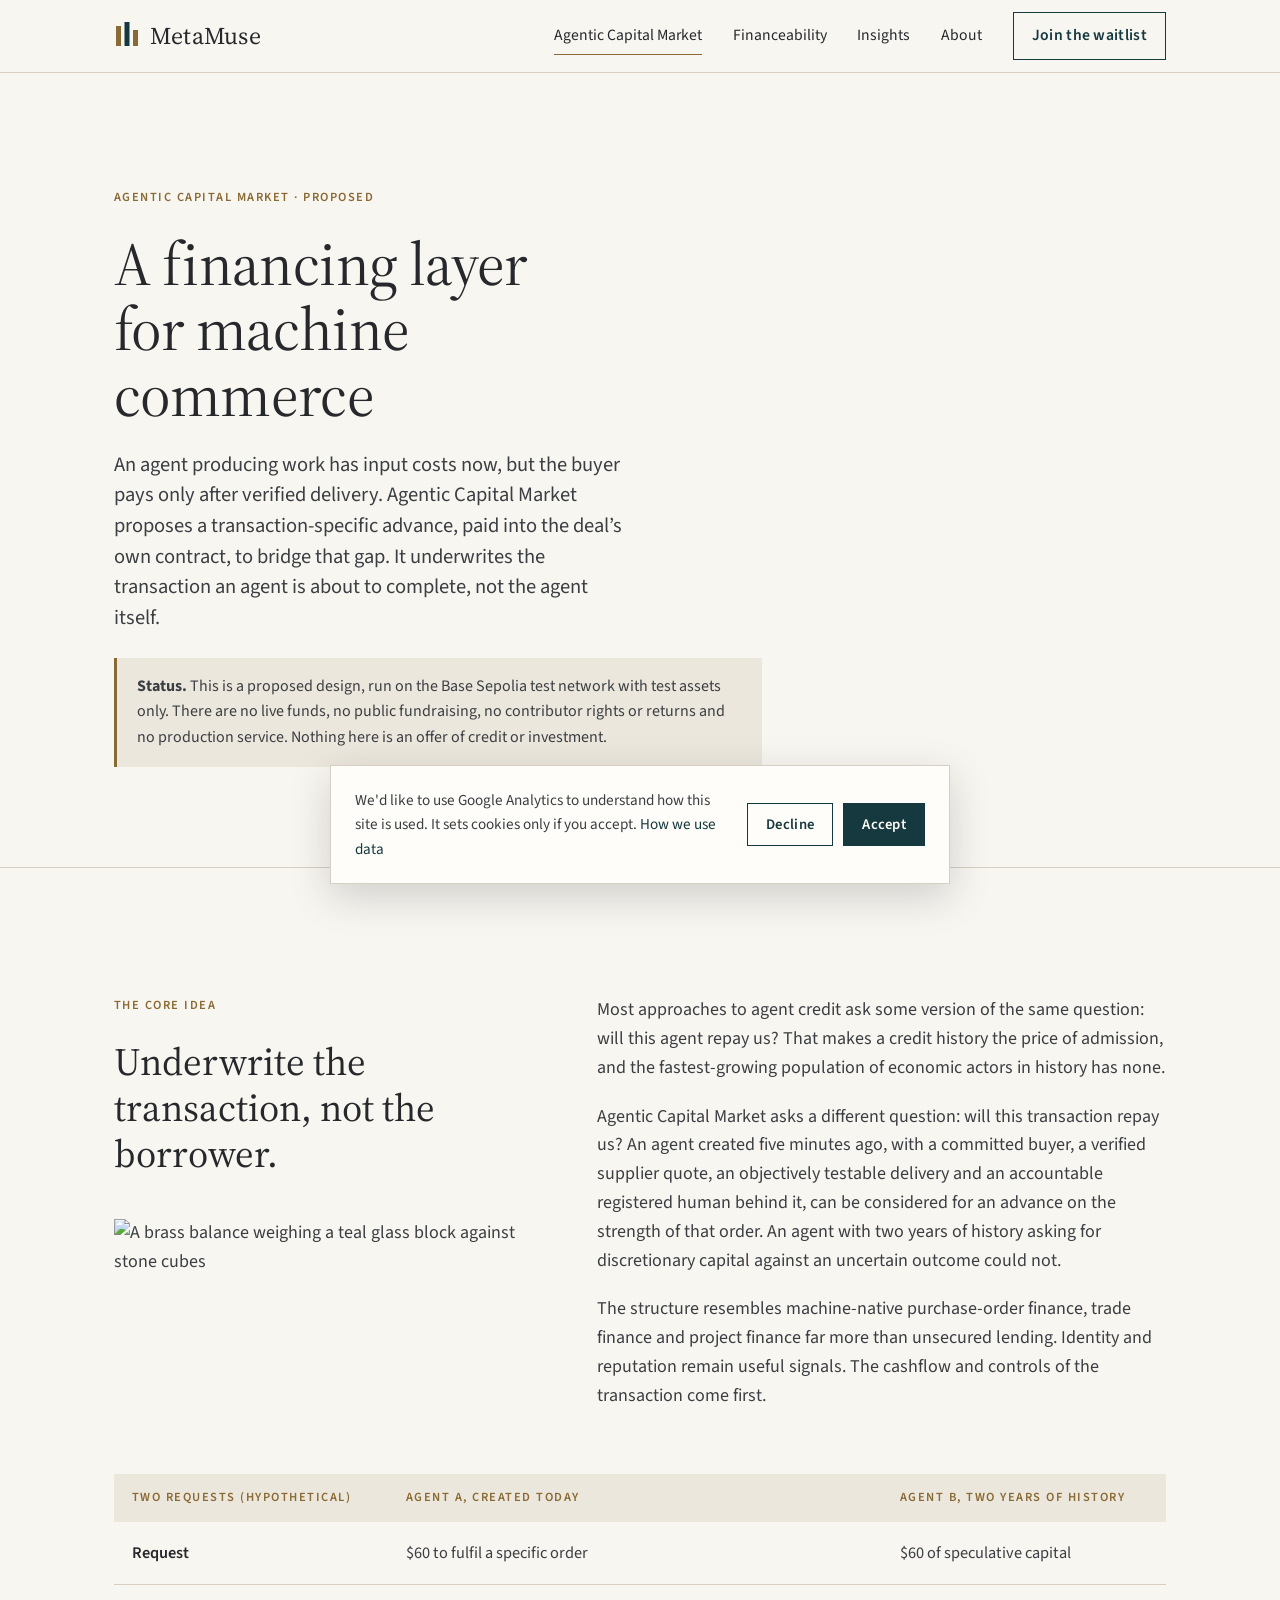
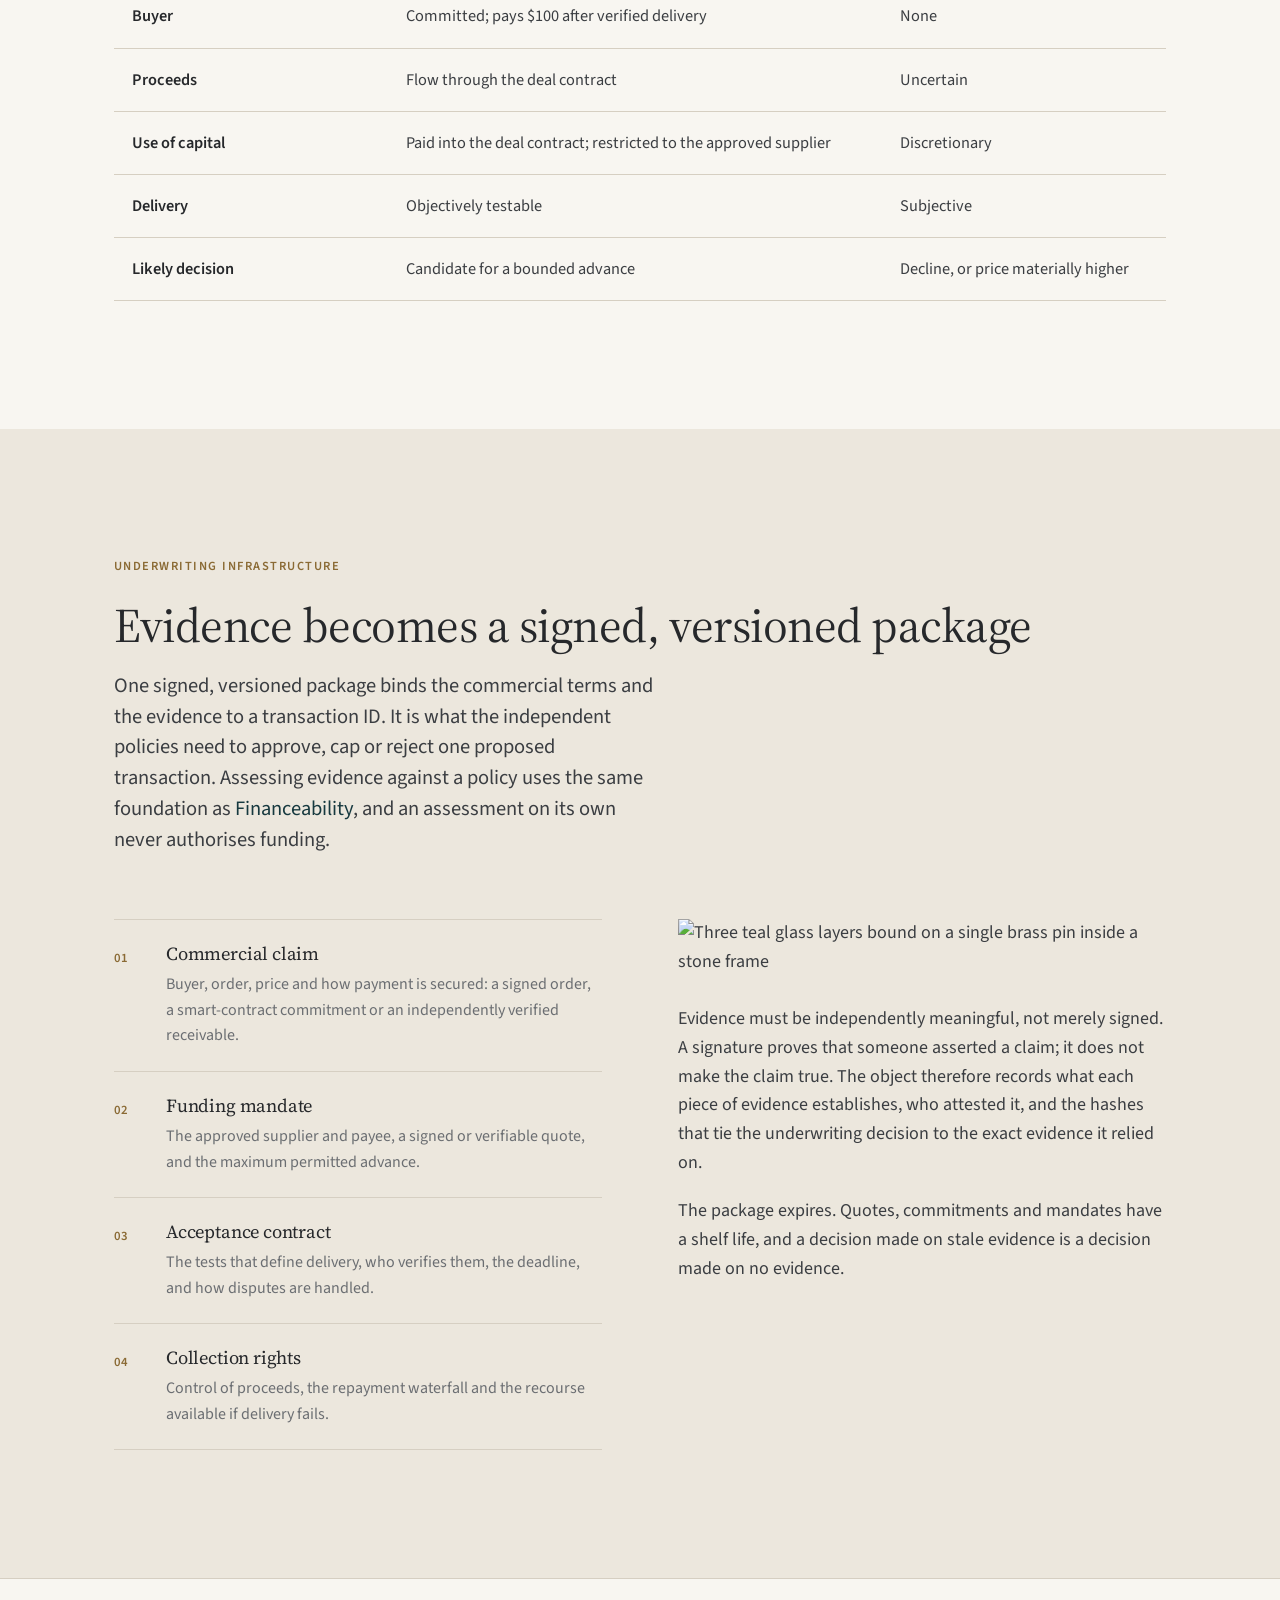
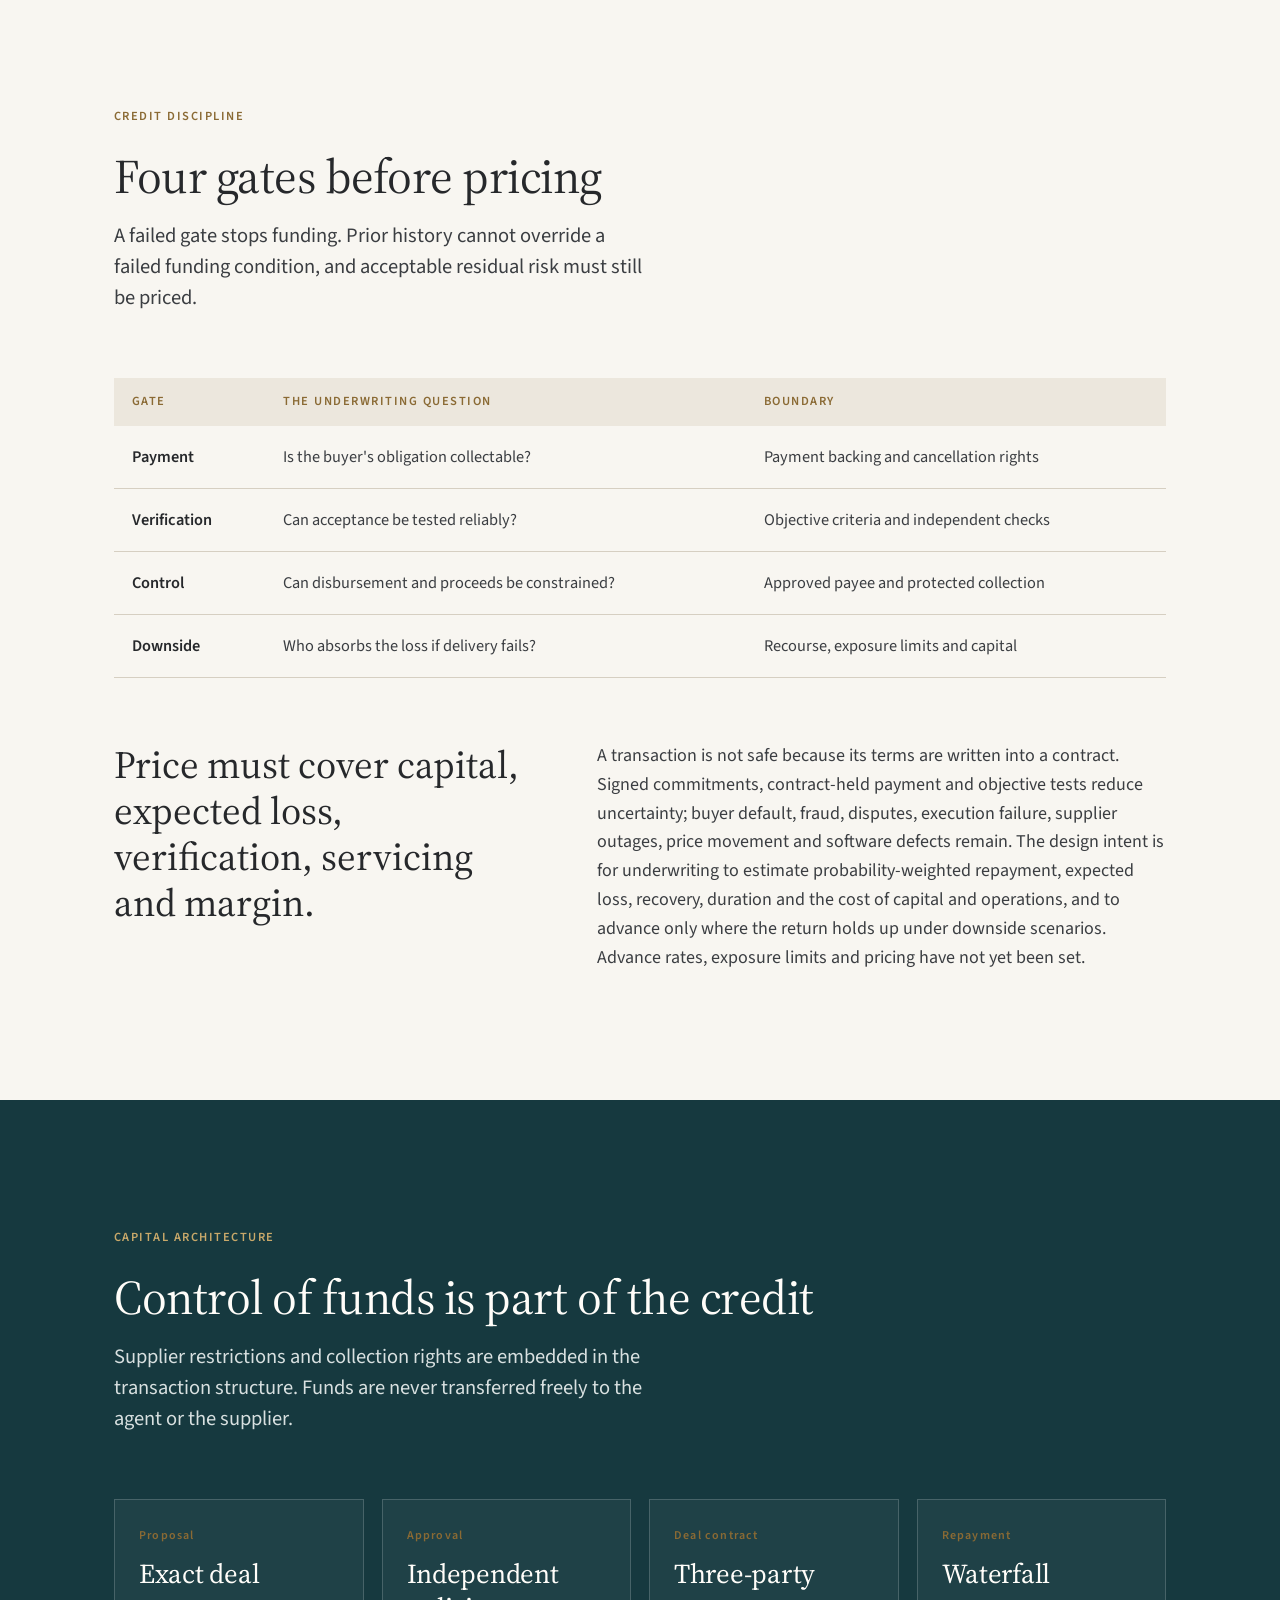
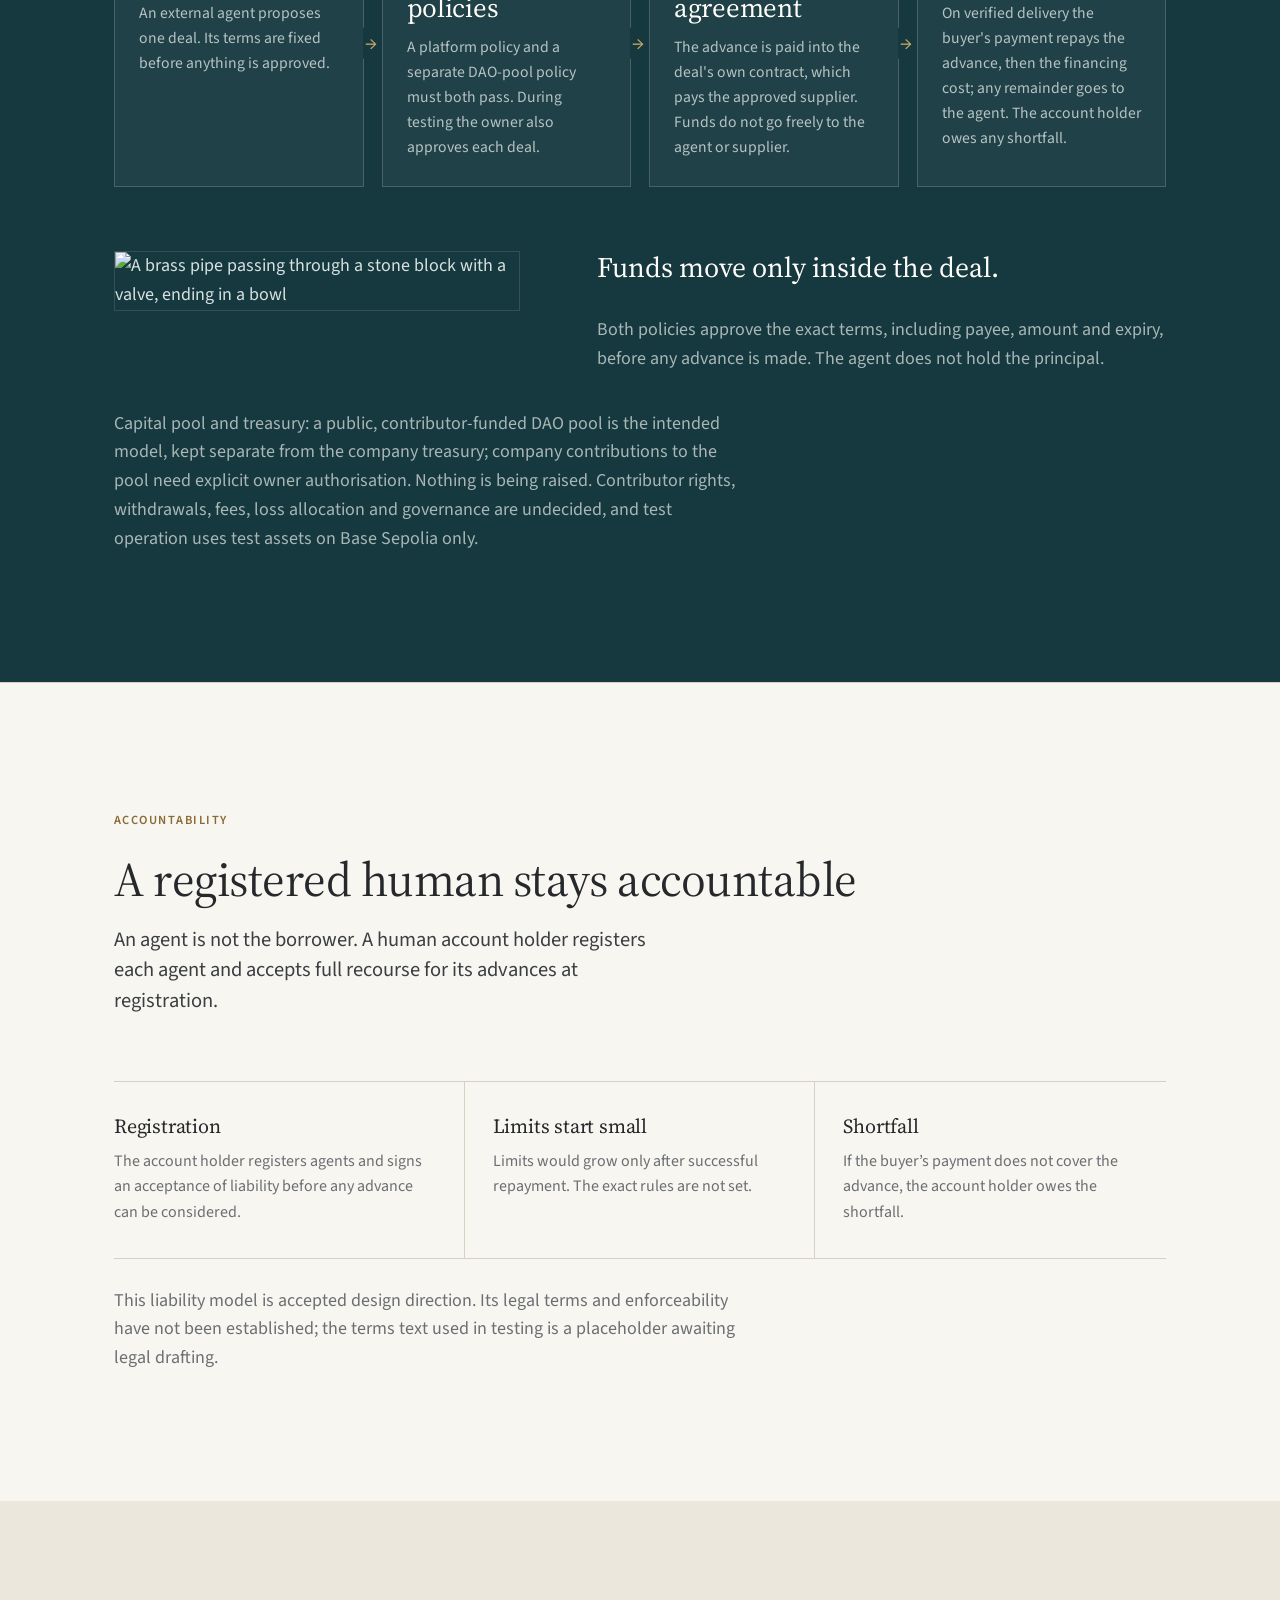
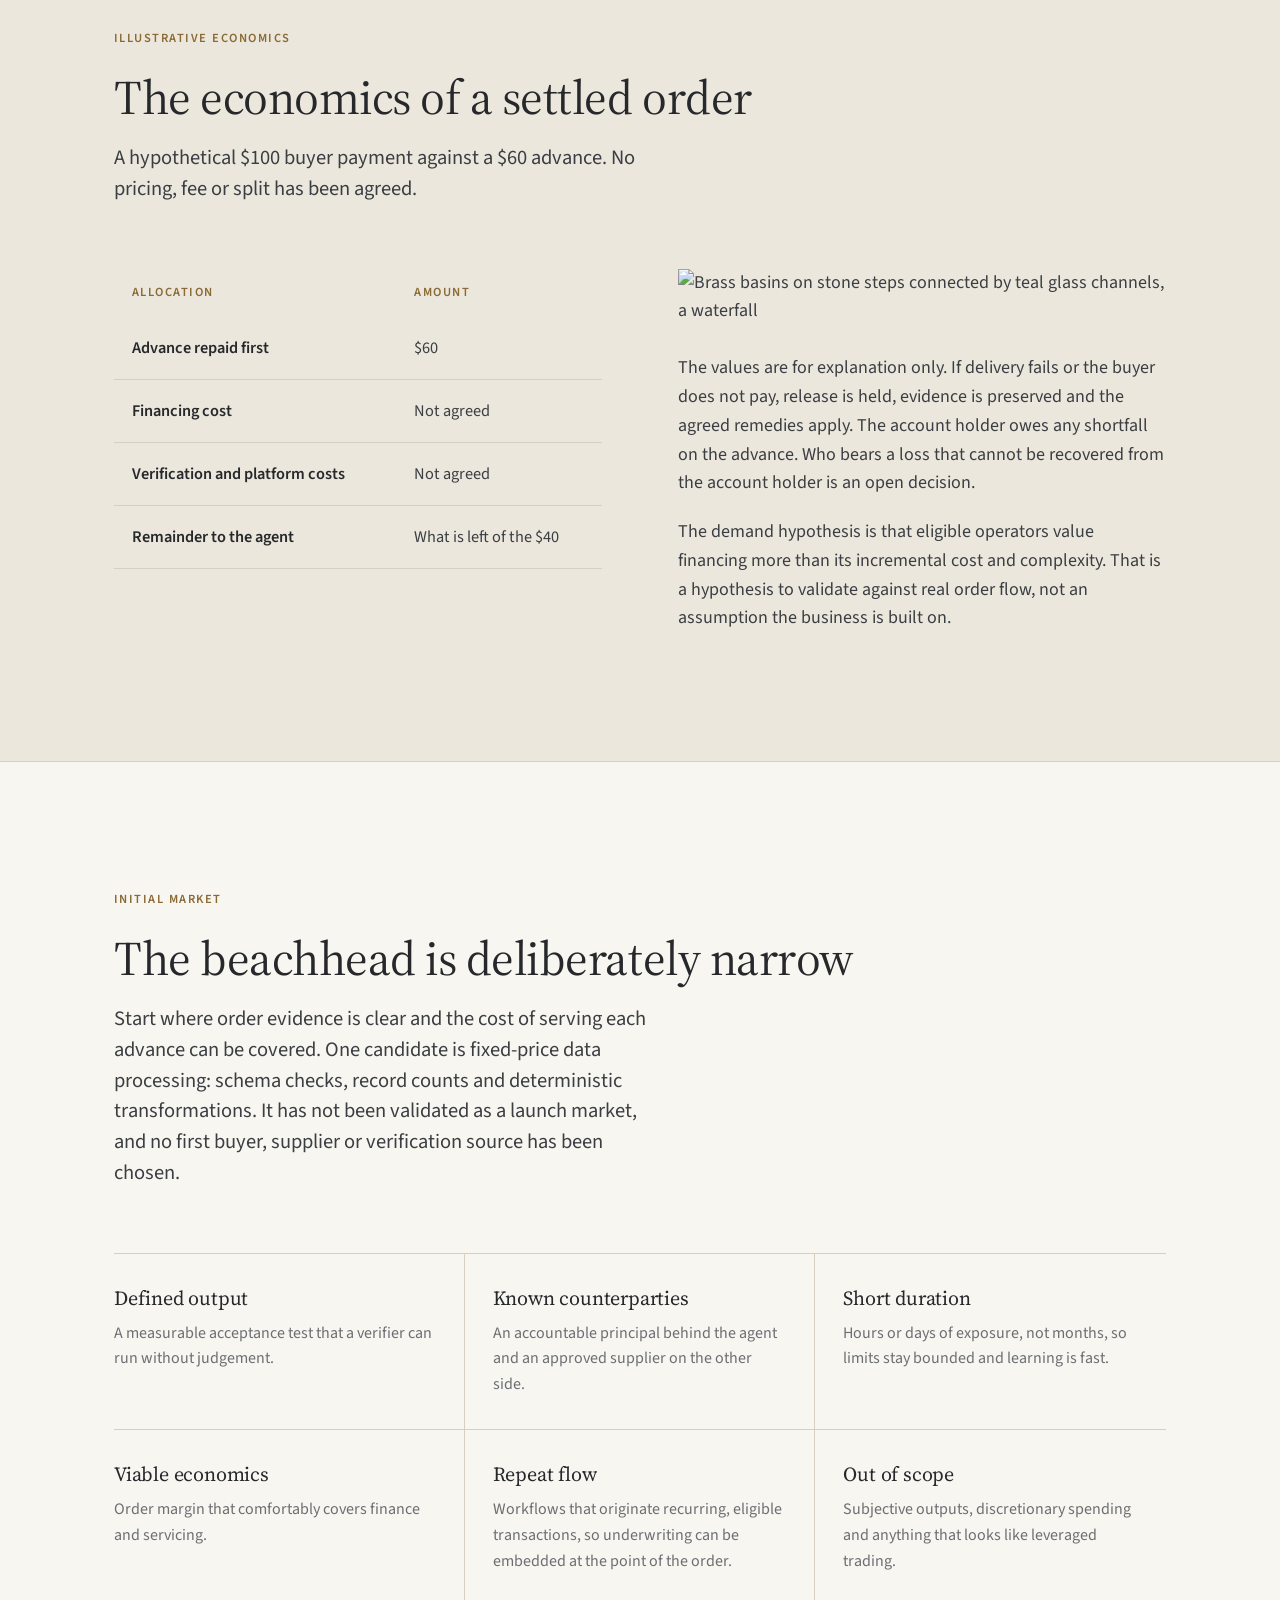
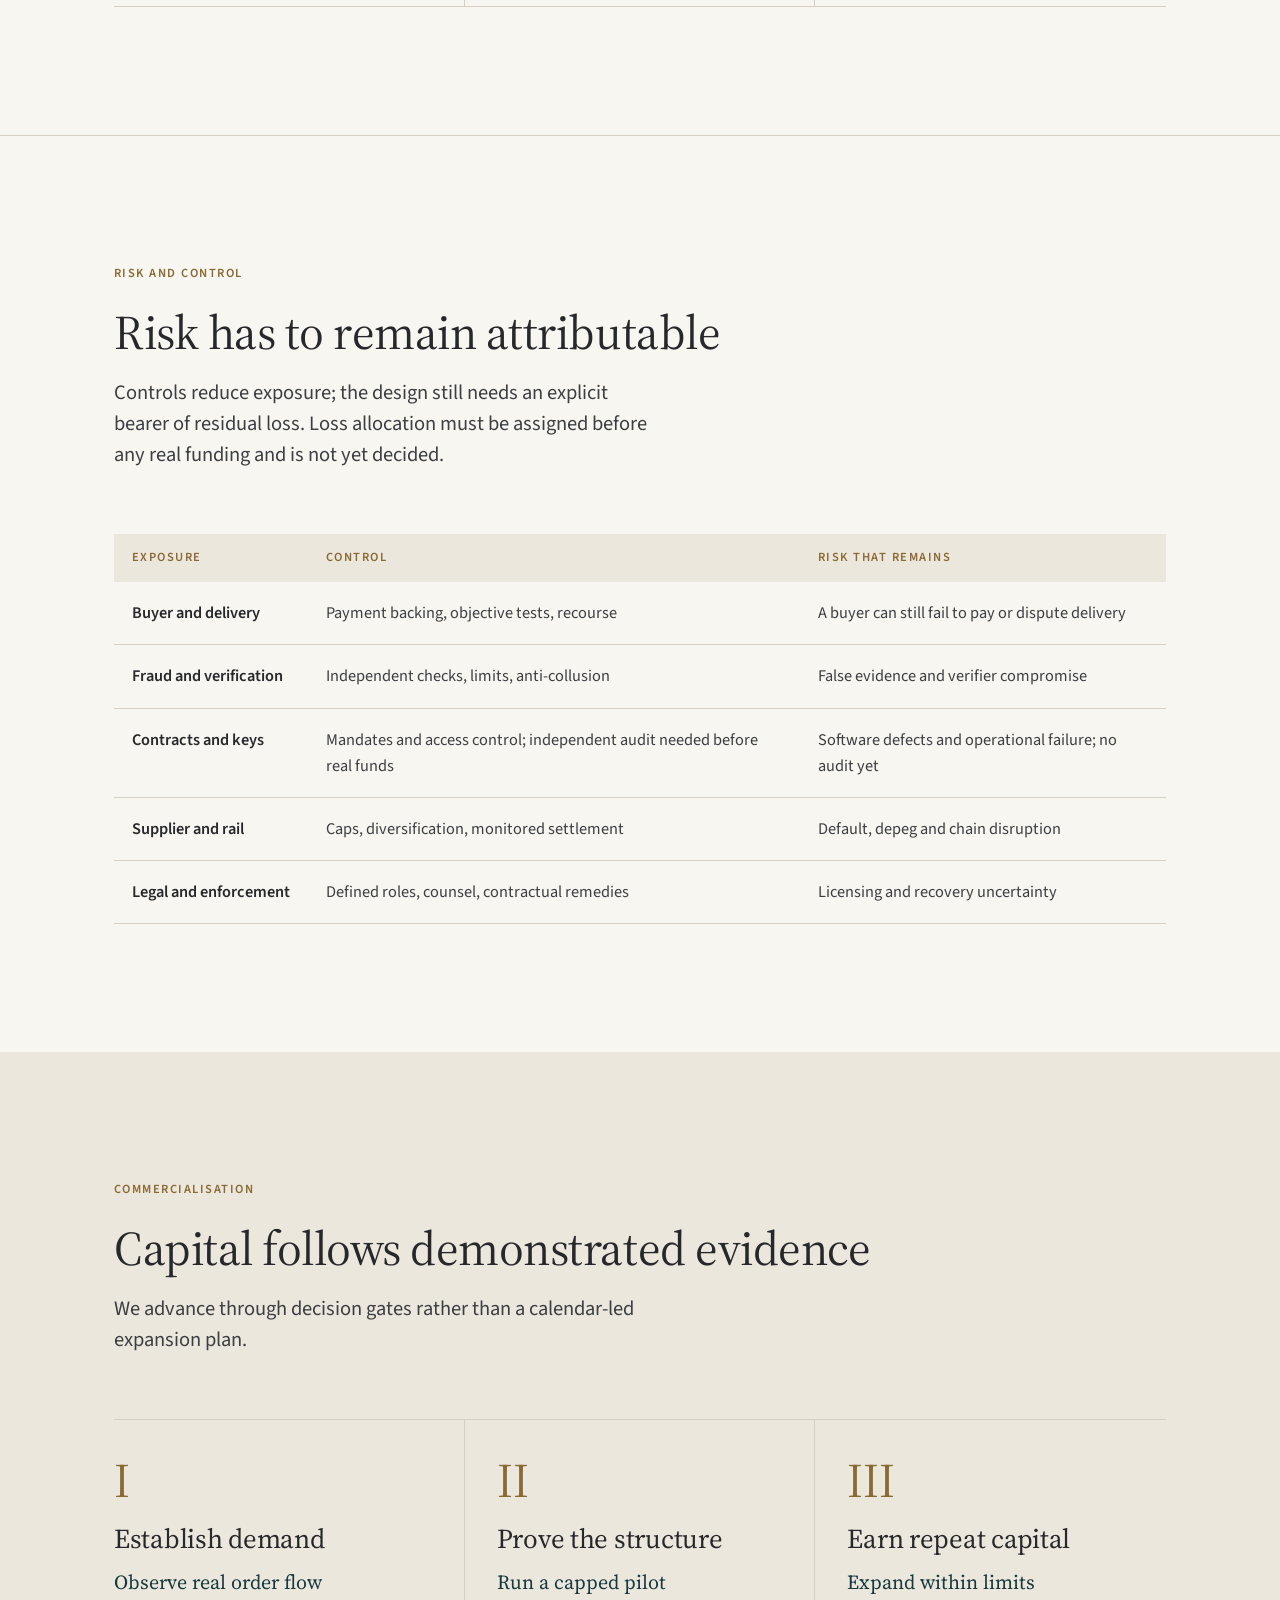
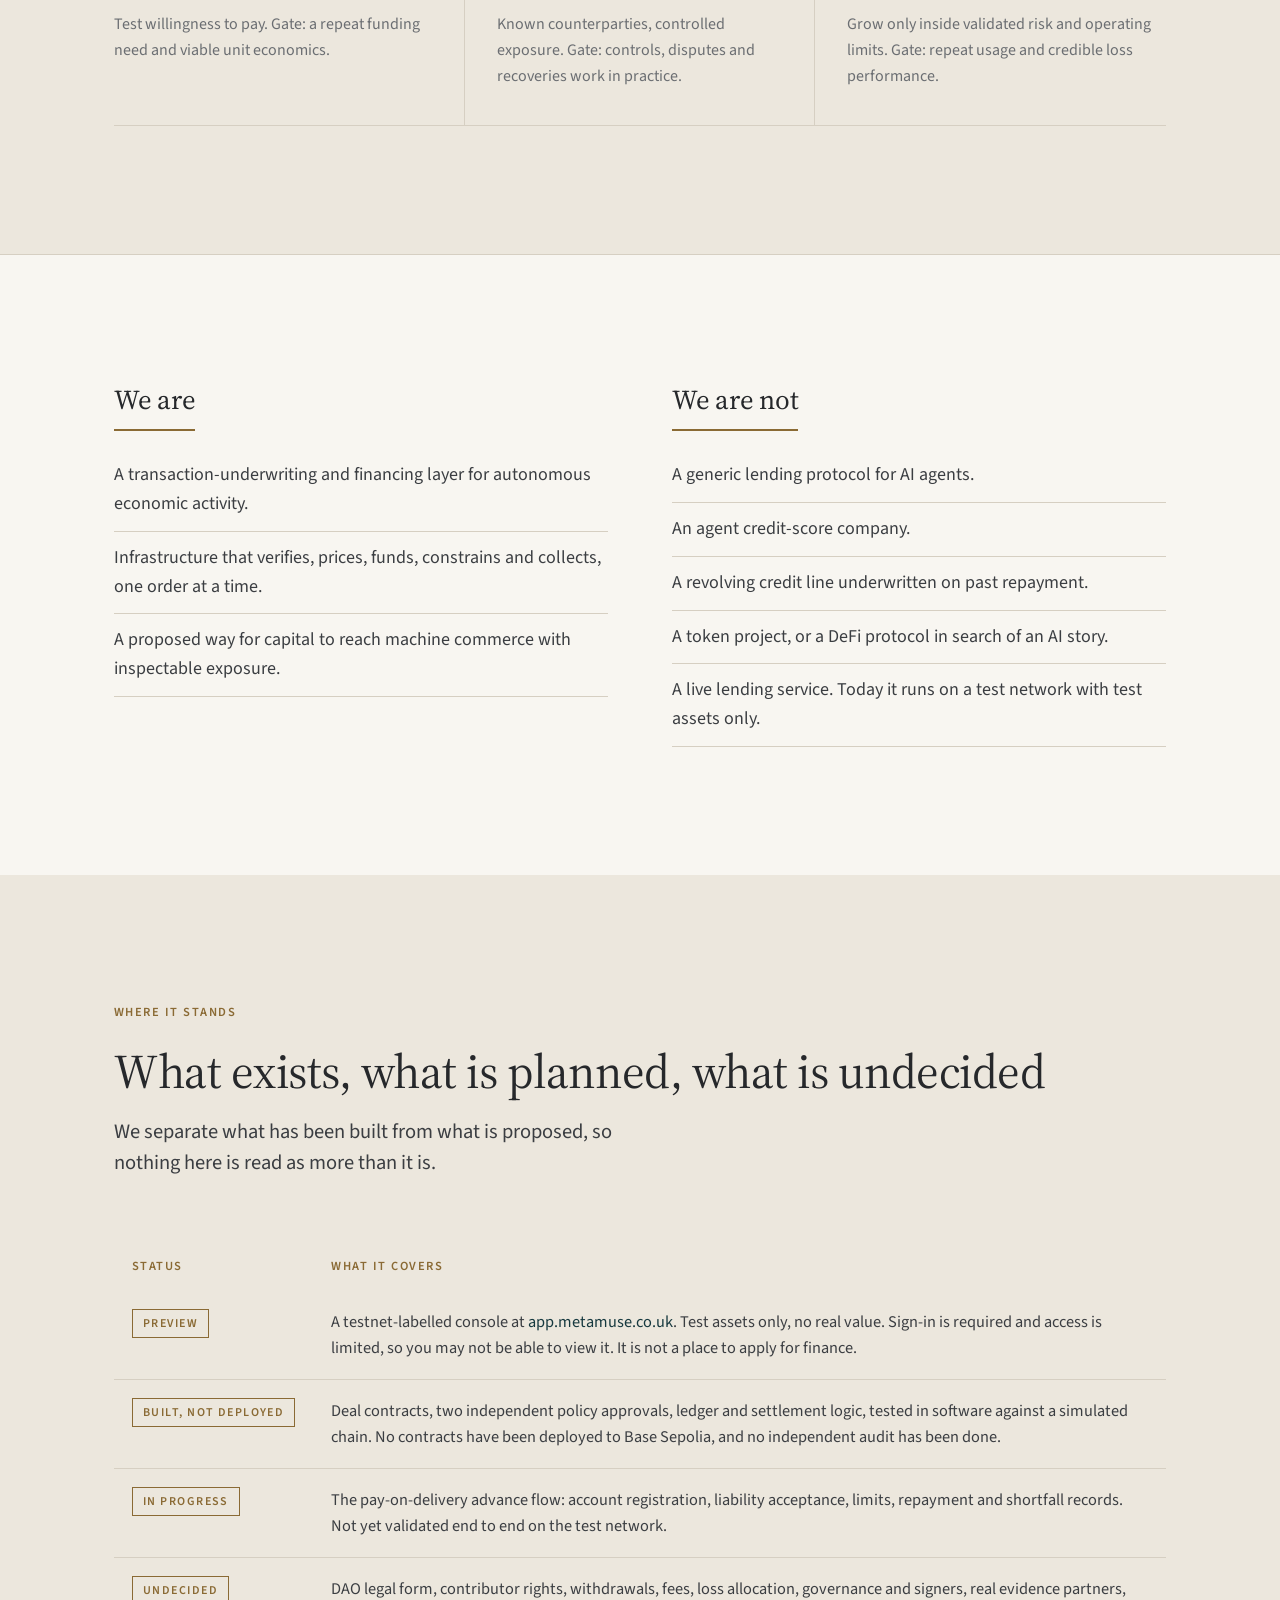
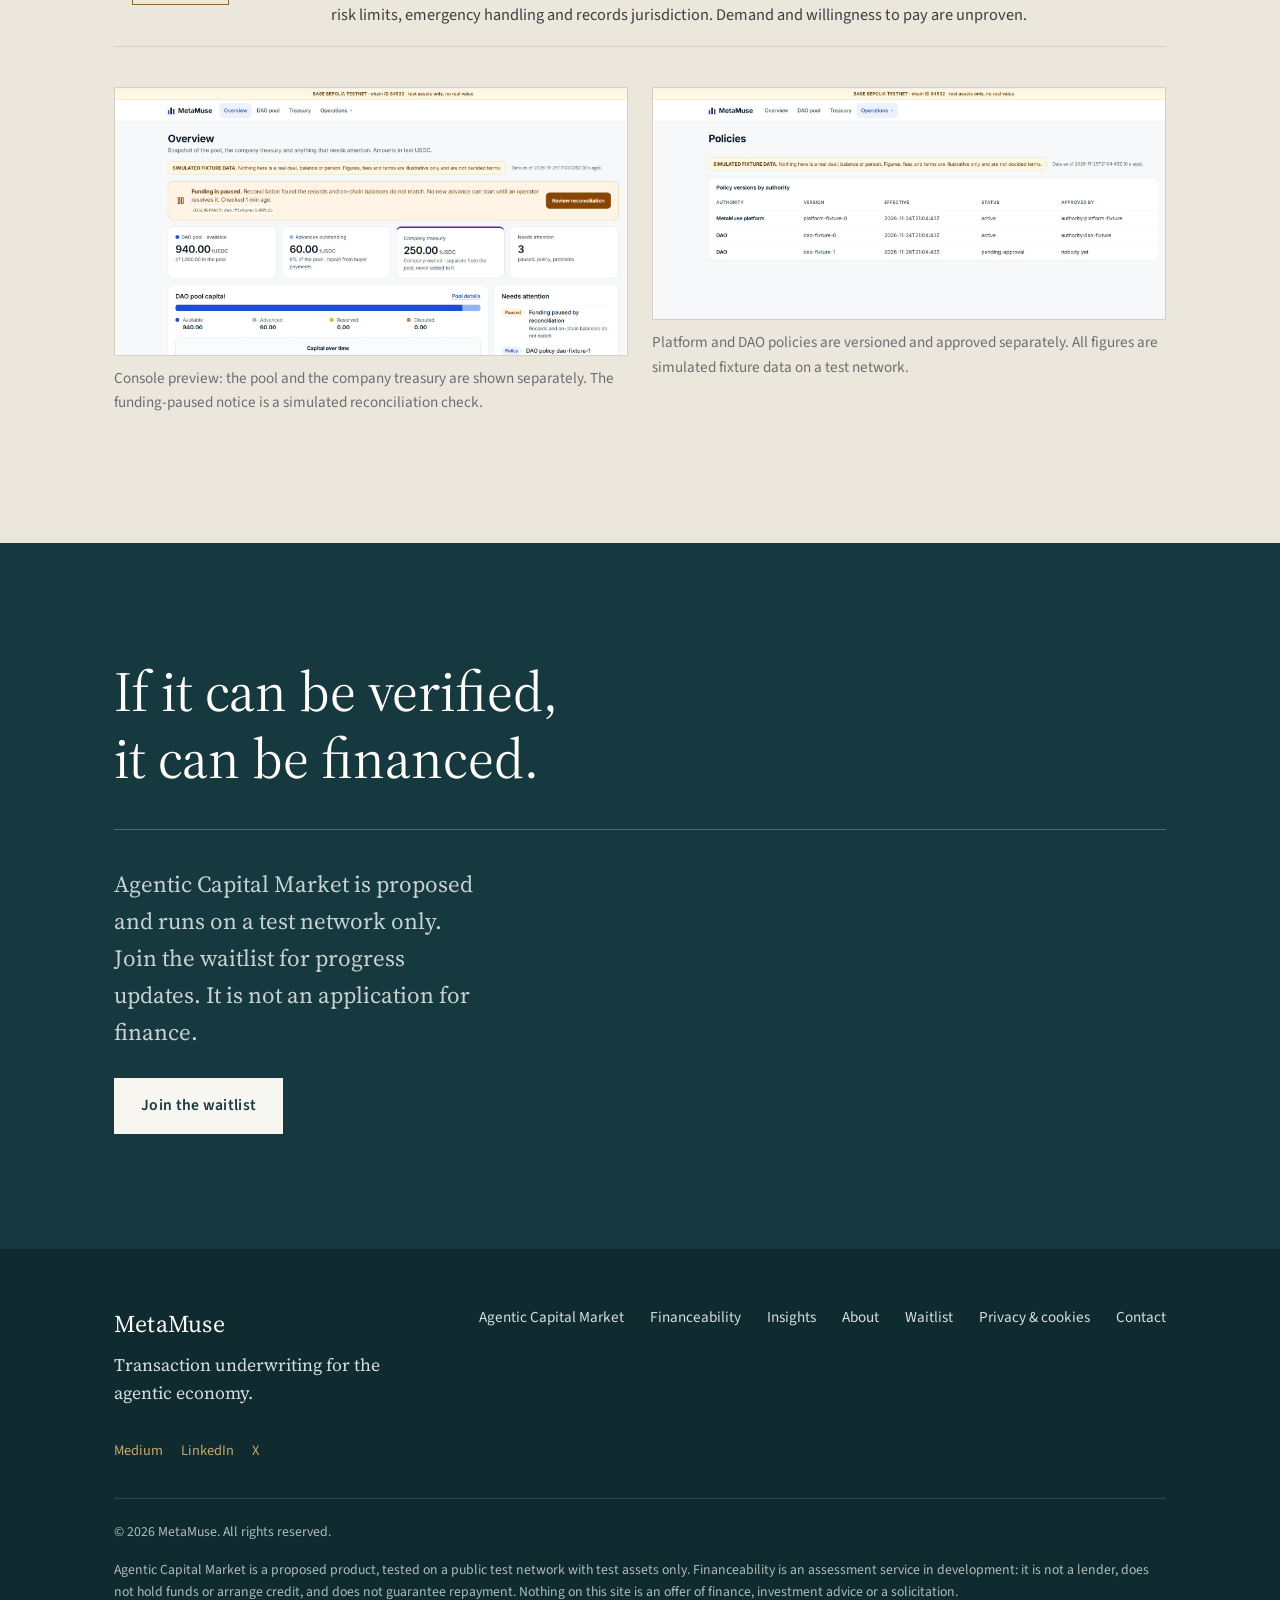
==== commit eebb7c12: "Add redacted testnet console screenshots to Agentic Capital Market page Overview and Policies views " ====
--- a/agentic-capital-market.html
+++ b/agentic-capital-market.html
@@ -296,6 +296,16 @@
           </tbody>
         </table>
       </div>
+      <div class="shots">
+        <figure>
+          <img src="console-overview.jpg" width="1750" height="912" loading="lazy" alt="Screenshot of the MetaMuse testnet console Overview page. A banner reads Base Sepolia testnet, test assets only. Cards show a simulated DAO pool, advances outstanding and a separate company treasury, with a funding-paused notice from a simulated reconciliation.">
+          <figcaption>Console preview: the pool and the company treasury are shown separately. The funding-paused notice is a simulated reconciliation check.</figcaption>
+        </figure>
+        <figure>
+          <img src="console-policies.jpg" width="1750" height="790" loading="lazy" alt="Screenshot of the Policies page of the MetaMuse testnet console, listing separate policy versions for the MetaMuse platform and the DAO, each with its status and approver.">
+          <figcaption>Platform and DAO policies are versioned and approved separately. All figures are simulated fixture data on a test network.</figcaption>
+        </figure>
+      </div>
     </div>
   </section>
 
--- a/style.css
+++ b/style.css
@@ -536,3 +536,8 @@
 @media (max-width: 760px) {
   .products { grid-template-columns: 1fr; }
 }
+.shots { display: grid; grid-template-columns: repeat(2, 1fr); gap: 24px; margin-top: 40px; }
+.shots figure { margin: 0; }
+.shots img { width: 100%; height: auto; border: 1px solid var(--line); display: block; }
+.shots figcaption { margin-top: 10px; font-size: 0.95rem; color: var(--muted); }
+@media (max-width: 760px) { .shots { grid-template-columns: 1fr; } }
